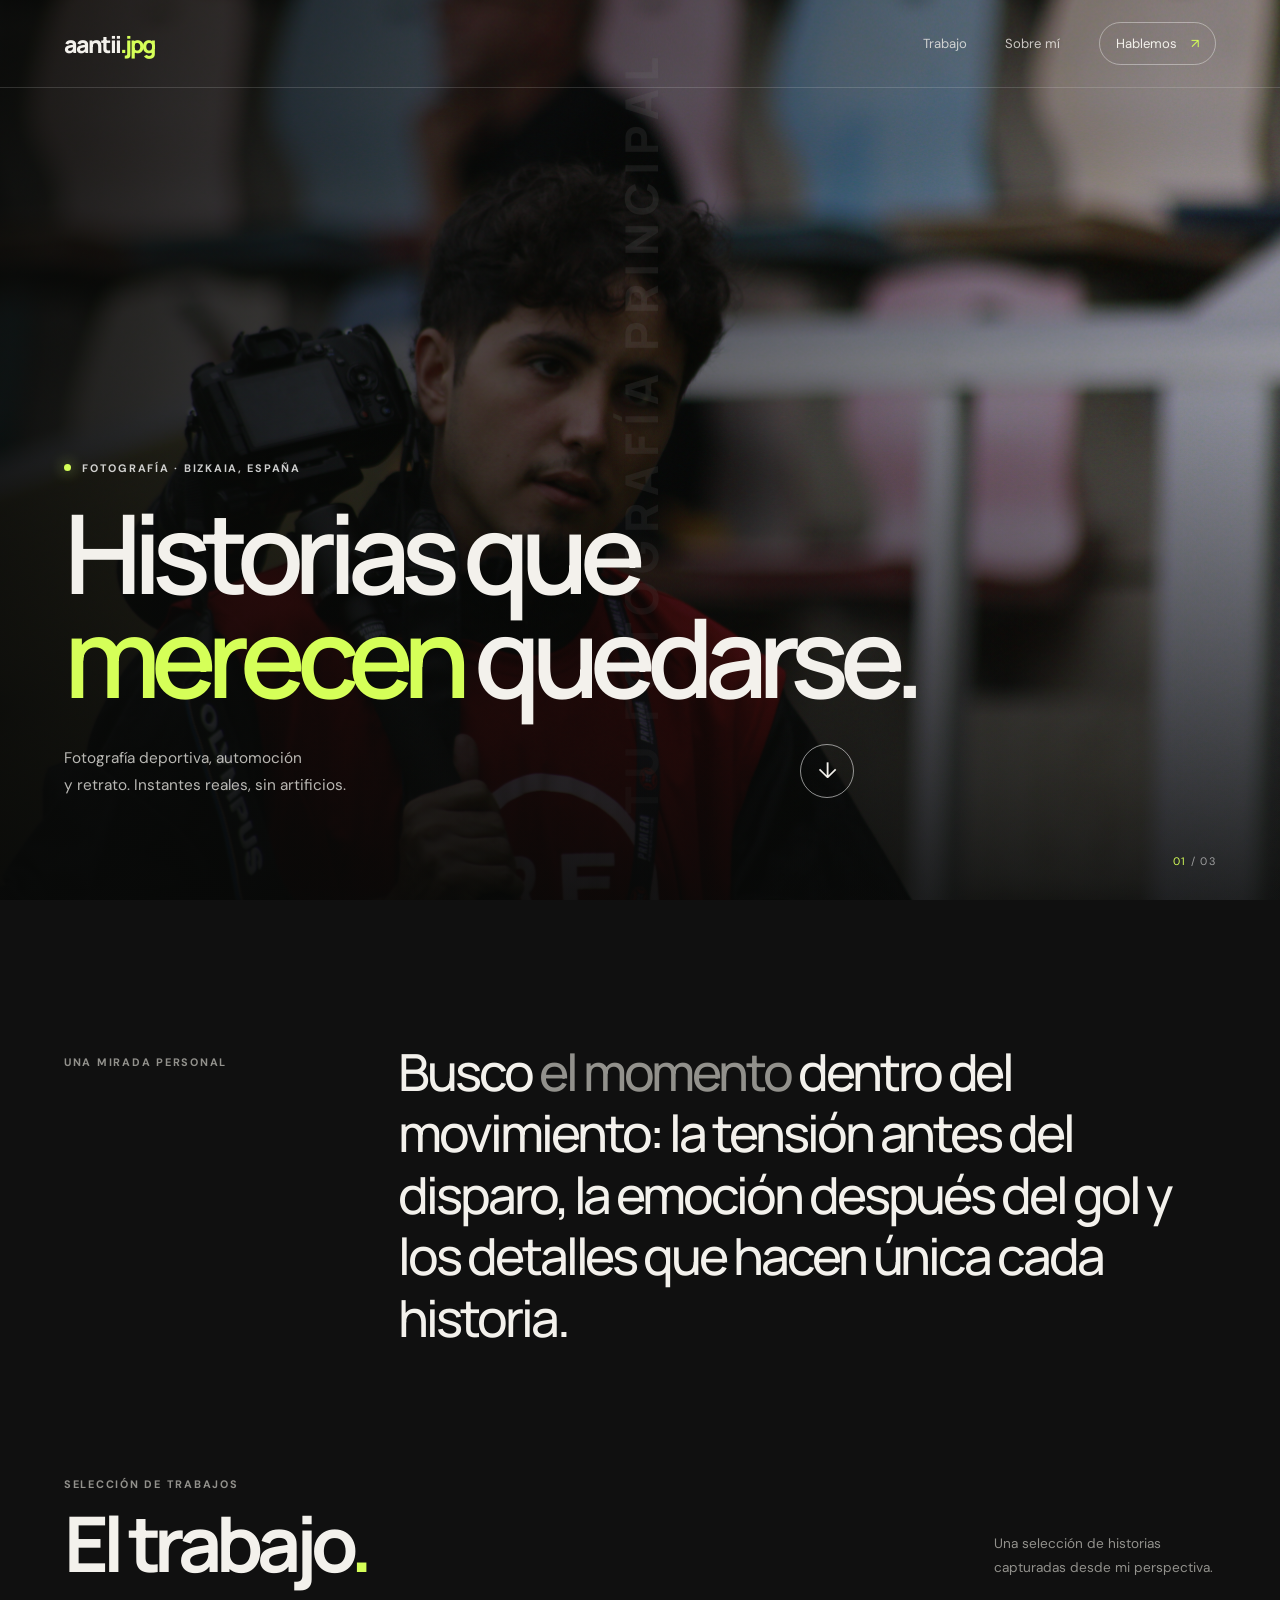
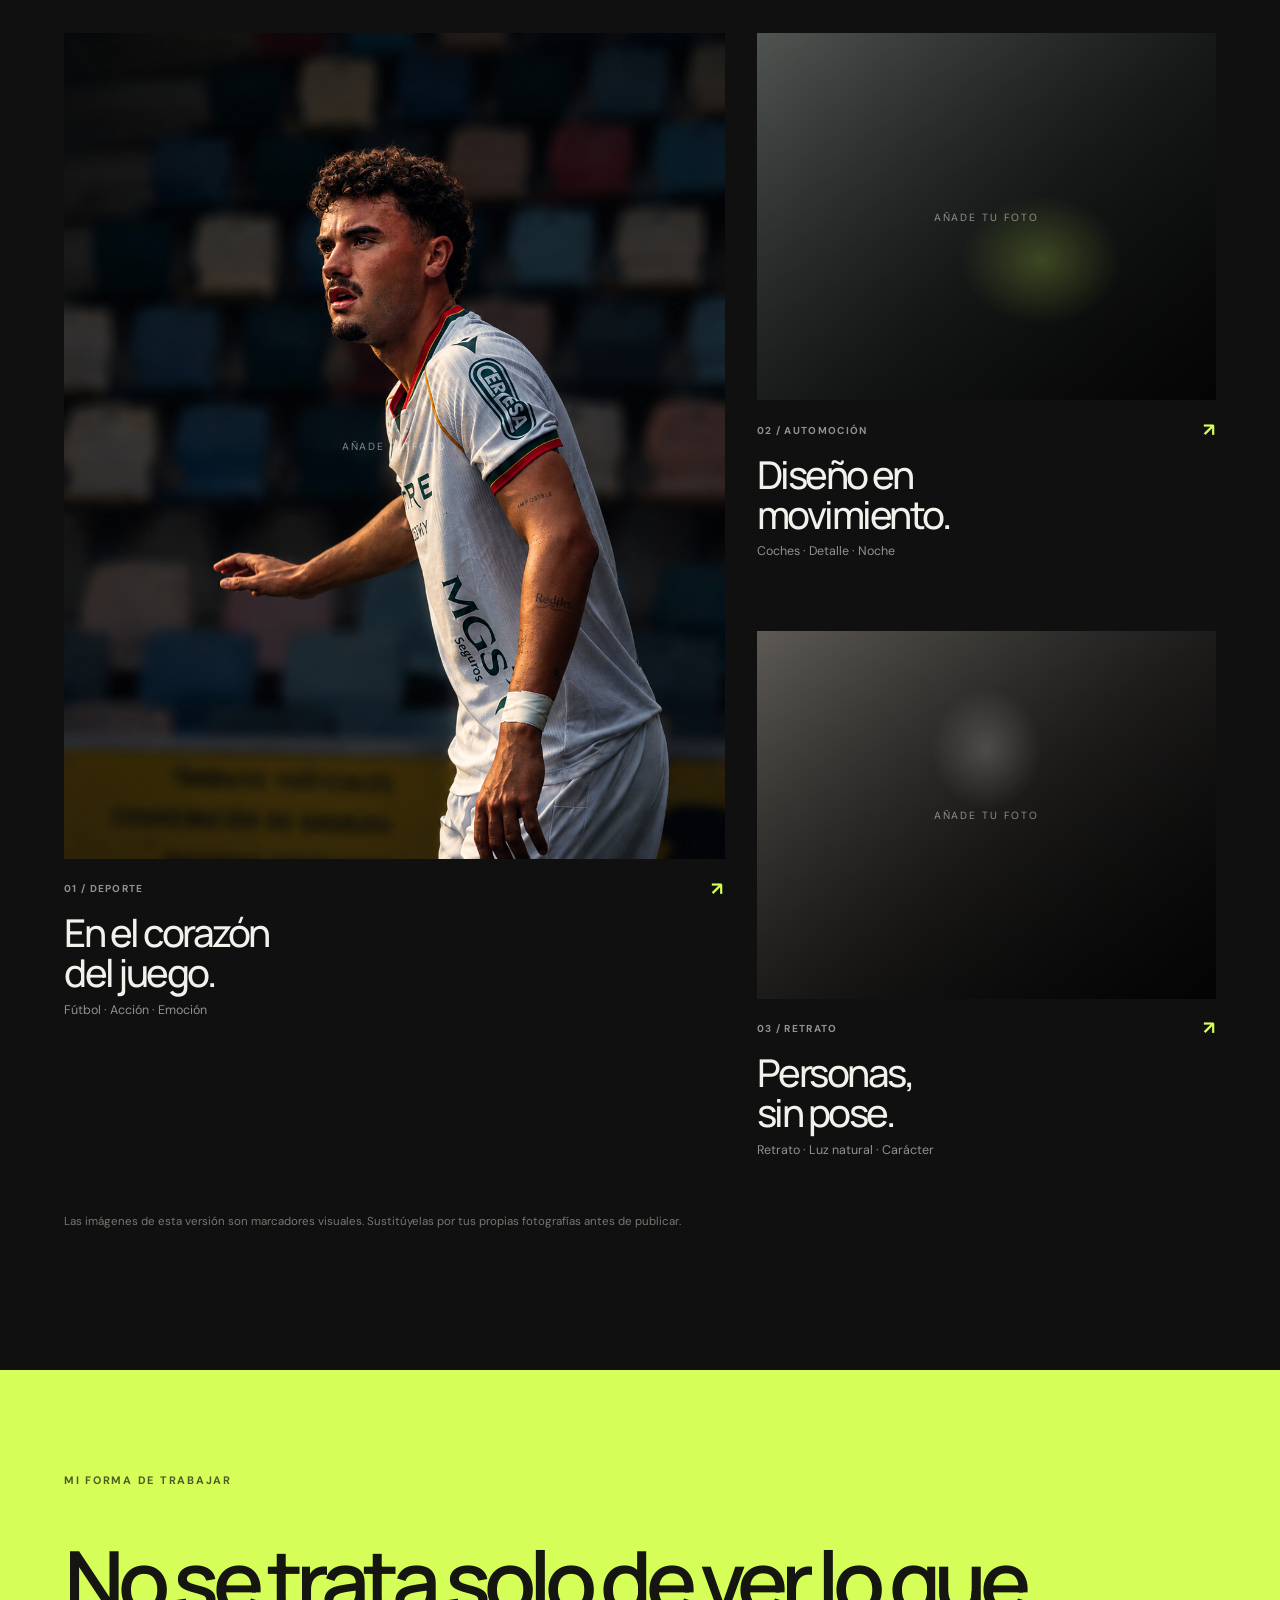
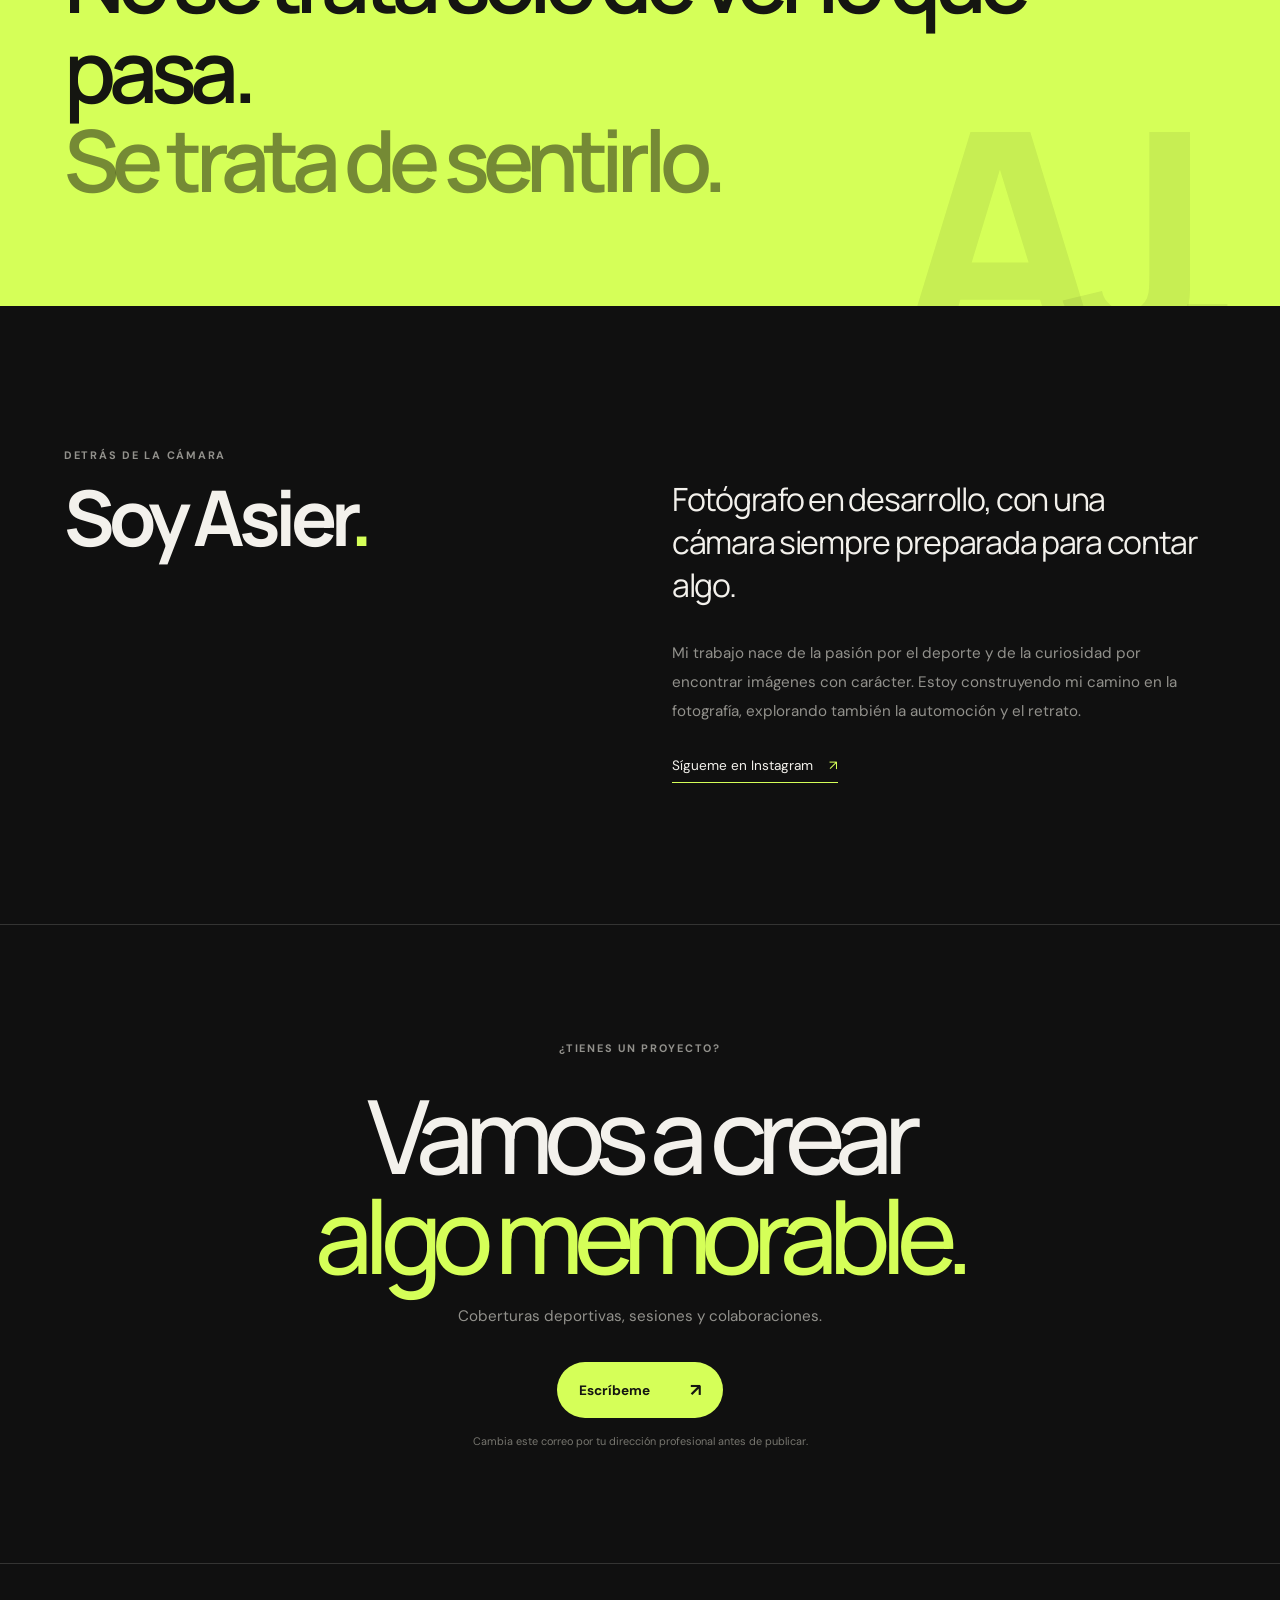
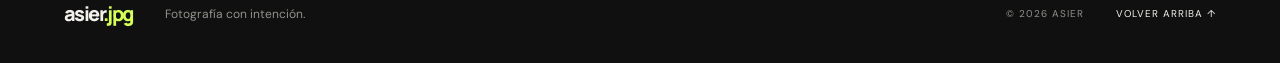
==== index.html @ e15b26e1 "Initial commit: portfolio aantii.jpg" ====
<!doctype html>
<html lang="es">
<head>
  <meta charset="utf-8">
  <meta name="viewport" content="width=device-width, initial-scale=1">
  <meta name="theme-color" content="#101010">
  <meta name="description" content="Asier.jpg — fotografía deportiva, automoción y retrato en Bizkaia.">
  <title>aantii.jpg — Fotografo</title>
  <link rel="preconnect" href="https://fonts.googleapis.com">
  <link rel="preconnect" href="https://fonts.gstatic.com" crossorigin>
  <link href="https://fonts.googleapis.com/css2?family=DM+Sans:wght@400;500;600;700&family=Manrope:wght@400;500;600;700;800&display=swap" rel="stylesheet">
  <link rel="stylesheet" href="css/styles.css">
  <script src="js/main.js" defer></script>
</head>
<body>
  <a class="skip-link" href="#contenido">Saltar al contenido</a>

  <header class="site-header">
    <a class="wordmark" href="#inicio" aria-label="asier.jpg, inicio">aantii<span>.jpg</span></a>
    <button class="menu-toggle" aria-expanded="false" aria-controls="main-nav" aria-label="Abrir menú">
      <span></span><span></span>
    </button>
    <nav class="main-nav" id="main-nav" aria-label="Navegación principal">
      <a href="#trabajo">Trabajo</a>
      <a href="#sobre-mi">Sobre mí</a>
      <a class="nav-contact" href="#contacto">Hablemos <span aria-hidden="true">↗</span></a>
    </nav>
  </header>

  <main id="contenido">
    <section class="hero" id="inicio" aria-labelledby="hero-title">
      <div class="hero-image" role="img" aria-label="Imagen principal de fotografía deportiva; sustituye este recurso por tu fotografía favorita"></div>
      <div class="hero-shade"></div>
      <div class="hero-content">
        <p class="eyebrow"><span class="status-dot"></span> FOTOGRAFÍA · BIZKAIA, ESPAÑA</p>
        <h1 id="hero-title">Historias que<br><em>merecen</em> quedarse.</h1>
        <div class="hero-bottom">
          <p>Fotografía deportiva, automoción<br>y retrato. Instantes reales, sin artificios.</p>
          <a class="round-link" href="#trabajo" aria-label="Explorar trabajos"><span aria-hidden="true">↓</span></a>
        </div>
      </div>
      <div class="hero-index"><span>01</span> / 03</div>
    </section>

    <section class="intro section-wrap">
      <p class="eyebrow">UNA MIRADA PERSONAL</p>
      <p class="intro-copy">Busco <span>el momento</span> dentro del movimiento: la tensión antes del disparo, la emoción después del gol y los detalles que hacen única cada historia.</p>
    </section>

    <section class="work section-wrap" id="trabajo" aria-labelledby="work-title">
      <div class="section-heading">
        <div>
          <p class="eyebrow">SELECCIÓN DE TRABAJOS</p>
          <h2 id="work-title">El trabajo<span class="muted">.</span></h2>
        </div>
        <p class="section-note">Una selección de historias<br>capturadas desde mi perspectiva.</p>
      </div>

      <div class="gallery">
        <a class="project project-large" href="#contacto" aria-label="Proyecto de fotografía deportiva. Contactar para ver más">
          <div class="project-image image-sport" role="img" aria-label="Marcador provisional de fotografía deportiva"></div>
          <div class="project-meta"><span>01 / DEPORTE</span><span class="project-arrow" aria-hidden="true">↗</span></div>
          <h3>En el corazón<br>del juego.</h3>
          <p class="project-caption">Fútbol · Acción · Emoción</p>
        </a>
        <a class="project project-small" href="#contacto" aria-label="Proyecto de automoción. Contactar para ver más">
          <div class="project-image image-cars" role="img" aria-label="Marcador provisional de fotografía de automoción"></div>
          <div class="project-meta"><span>02 / AUTOMOCIÓN</span><span class="project-arrow" aria-hidden="true">↗</span></div>
          <h3>Diseño en<br>movimiento.</h3>
          <p class="project-caption">Coches · Detalle · Noche</p>
        </a>
        <a class="project project-small" href="#contacto" aria-label="Proyecto de retrato. Contactar para ver más">
          <div class="project-image image-portrait" role="img" aria-label="Marcador provisional de fotografía de retrato"></div>
          <div class="project-meta"><span>03 / RETRATO</span><span class="project-arrow" aria-hidden="true">↗</span></div>
          <h3>Personas,<br>sin pose.</h3>
          <p class="project-caption">Retrato · Luz natural · Carácter</p>
        </a>
      </div>
      <p class="replace-note">Las imágenes de esta versión son marcadores visuales. Sustitúyelas por tus propias fotografías antes de publicar.</p>
    </section>

    <section class="statement">
      <div class="statement-inner">
        <p class="eyebrow">MI FORMA DE TRABAJAR</p>
        <p class="statement-copy">No se trata solo de ver lo que pasa.<br><span>Se trata de sentirlo.</span></p>
        <span class="statement-mark" aria-hidden="true">AJ.</span>
      </div>
    </section>

    <section class="about section-wrap" id="sobre-mi" aria-labelledby="about-title">
      <div class="about-label">
        <p class="eyebrow">DETRÁS DE LA CÁMARA</p>
        <h2 id="about-title">Soy Asier<span class="muted">.</span></h2>
      </div>
      <div class="about-copy">
        <p class="about-lead">Fotógrafo en desarrollo, con una cámara siempre preparada para contar algo.</p>
        <p>Mi trabajo nace de la pasión por el deporte y de la curiosidad por encontrar imágenes con carácter. Estoy construyendo mi camino en la fotografía, explorando también la automoción y el retrato.</p>
        <a class="text-link" href="https://www.instagram.com/" target="_blank" rel="noreferrer">Sígueme en Instagram <span aria-hidden="true">↗</span></a>
      </div>
    </section>

    <section class="contact section-wrap" id="contacto" aria-labelledby="contact-title">
      <p class="eyebrow">¿TIENES UN PROYECTO?</p>
      <h2 id="contact-title">Vamos a crear<br><em>algo memorable.</em></h2>
      <p class="contact-copy">Coberturas deportivas, sesiones y colaboraciones.</p>
      <a class="contact-button" href="mailto:hola@asier.jpg">Escríbeme <span aria-hidden="true">↗</span></a>
      <p class="contact-small">Cambia este correo por tu dirección profesional antes de publicar.</p>
    </section>
  </main>

  <footer class="site-footer">
    <a class="wordmark" href="#inicio">asier<span>.jpg</span></a>
    <p>Fotografía con intención.</p>
    <div class="footer-right"><span>© <span id="year">2026</span> ASIER</span><a href="#inicio">VOLVER ARRIBA ↑</a></div>
  </footer>
</body>
</html>
---- css/styles.css ----
/* ASIER.JPG — visual system
   Palette: near-black, warm white, muted grey and a restrained acid-lime accent.
   Replace the CSS placeholder artwork with your own photos before publishing. */

:root {
  color-scheme: dark;
  --bg: #101010;
  --panel: #171717;
  --text: #f3f1ec;
  --muted: #92918c;
  --line: rgba(243, 241, 236, .16);
  --accent: #d5ff58;
  --max-width: 1440px;
  --gutter: clamp(1.25rem, 5vw, 5.5rem);
}

* { box-sizing: border-box; }
html { scroll-behavior: smooth; scroll-padding-top: 90px; }
body {
  margin: 0;
  background: var(--bg);
  color: var(--text);
  font-family: "DM Sans", sans-serif;
  -webkit-font-smoothing: antialiased;
}
a { color: inherit; text-decoration: none; }
button { font: inherit; }
::selection { color: var(--bg); background: var(--accent); }
.skip-link { position: absolute; left: -9999px; top: 1rem; z-index: 100; padding: .8rem 1rem; background: var(--accent); color: var(--bg); }
.skip-link:focus { left: 1rem; }

.site-header {
  position: absolute;
  z-index: 10;
  top: 0; left: 0; right: 0;
  height: 88px;
  display: flex; align-items: center; justify-content: space-between;
  padding: 0 var(--gutter);
  border-bottom: 1px solid rgba(255,255,255,.15);
}
.wordmark {
  font-family: "Manrope", sans-serif;
  font-size: 1.45rem; font-weight: 800; letter-spacing: -.08em;
}
.wordmark span { color: var(--accent); }
.main-nav { display: flex; align-items: center; gap: clamp(1.5rem, 3vw, 3.25rem); font-size: .82rem; }
.main-nav a { color: rgba(243,241,236,.78); transition: color .2s ease; }
.main-nav a:hover, .main-nav a:focus-visible { color: var(--accent); }
.main-nav .nav-contact { color: var(--text); border: 1px solid rgba(255,255,255,.38); padding: .75rem 1rem; border-radius: 100px; }
.nav-contact span { color: var(--accent); margin-left: .65rem; }
.menu-toggle { display: none; }

.hero {
  position: relative; min-height: min(850px, 100svh); min-height: max(680px, 100svh);
  display: flex; align-items: flex-end; overflow: hidden; isolation: isolate;
  background: #252724;
}
.hero-image, .hero-shade { position: absolute; inset: 0; z-index: -1; }
.hero-image {
  /* Marcador local. Sustituye por tu foto: url("../img/hero-football.jpg") center 35% / cover no-repeat */
  background: url("../img/_MG_8658.jpg") center / cover no-repeat;
  transform: scale(1.01);
}
.hero-image::after {
  content: "TU FOTOGRAFÍA PRINCIPAL";
  position: absolute; top: 48%; left: 50%; transform: translate(-50%,-50%) rotate(-90deg);
  font-family: "Manrope", sans-serif; font-size: clamp(1.2rem, 3.5vw, 3.7rem); font-weight: 800;
  letter-spacing: .16em; white-space: nowrap; color: rgba(255,255,255,.14);
}
.hero-shade { background: linear-gradient(90deg, rgba(8,9,8,.88) 0%, rgba(8,9,8,.55) 48%, rgba(8,9,8,.12) 100%), linear-gradient(0deg, rgba(8,9,8,.8), transparent 55%); }
.hero-content { width: 100%; max-width: var(--max-width); margin: 0 auto; padding: 0 var(--gutter) clamp(4rem, 8vw, 7.5rem); }
.eyebrow { margin: 0; font-size: .68rem; font-weight: 700; letter-spacing: .16em; line-height: 1.5; }
.hero .eyebrow { display: flex; align-items: center; gap: .7rem; color: rgba(255,255,255,.8); }
.status-dot { width: 7px; height: 7px; border-radius: 50%; background: var(--accent); box-shadow: 0 0 14px rgba(213,255,88,.7); }
h1, h2, h3, p { margin-top: 0; }
h1, h2, h3 { font-family: "Manrope", sans-serif; }
.hero h1 { margin: 1.6rem 0 2.2rem; max-width: 900px; font-size: clamp(3.4rem, 8.6vw, 8.2rem); font-weight: 600; letter-spacing: -.085em; line-height: .94; }
h1 em, .contact h2 em { color: var(--accent); font-style: normal; }
.hero-bottom { display: flex; align-items: flex-end; justify-content: space-between; max-width: 790px; }
.hero-bottom p { margin: 0; color: rgba(243,241,236,.75); font-size: clamp(.9rem, 1.2vw, 1.05rem); line-height: 1.7; }
.round-link { display: grid; place-items: center; width: 54px; height: 54px; border: 1px solid rgba(255,255,255,.55); border-radius: 50%; font-size: 1.4rem; transition: background .2s, color .2s, transform .2s; }
.round-link:hover { background: var(--accent); color: var(--bg); border-color: var(--accent); transform: translateY(3px); }
.hero-index { position: absolute; right: var(--gutter); bottom: 2rem; color: rgba(255,255,255,.55); font-size: .68rem; letter-spacing: .12em; }
.hero-index span { color: var(--accent); }
.section-wrap { width: 100%; max-width: var(--max-width); margin: 0 auto; padding-left: var(--gutter); padding-right: var(--gutter); }

.intro { padding-top: clamp(5.5rem, 11vw, 10rem); padding-bottom: clamp(5.5rem, 10vw, 9rem); display: grid; grid-template-columns: .7fr 2fr; gap: 3rem; }
.intro .eyebrow { color: var(--muted); padding-top: .8rem; }
.intro-copy { max-width: 900px; margin: 0; font-family: "Manrope", sans-serif; font-size: clamp(1.8rem, 4vw, 3.9rem); line-height: 1.2; letter-spacing: -.06em; font-weight: 500; }
.intro-copy span { color: var(--muted); }

.work { padding-bottom: clamp(6rem, 11vw, 10rem); }
.section-heading { display: flex; justify-content: space-between; align-items: flex-end; margin-bottom: 3.2rem; }
.section-heading .eyebrow, .about .eyebrow { color: var(--muted); }
.section-heading h2, .about h2 { margin: .8rem 0 0; font-size: clamp(2.8rem, 6vw, 5.5rem); letter-spacing: -.08em; line-height: 1; }
.muted { color: var(--accent); }
.section-note { margin: 0 .2rem .2rem 0; color: var(--muted); font-size: .85rem; line-height: 1.7; }
.gallery { display: grid; grid-template-columns: 1.18fr .82fr; gap: clamp(1rem, 2.5vw, 2.25rem); align-items: start; }
.project { display: block; min-width: 0; }
.project-large { grid-row: span 2; }
.project-image { position: relative; overflow: hidden; width: 100%; background-color: #252724; }
.project-large .project-image { aspect-ratio: 4 / 5; }
.project-small .project-image { aspect-ratio: 1.25 / 1; }
.project-image::before { content: ""; position: absolute; inset: 0; transition: transform .6s cubic-bezier(.2,.7,.2,1); }
.project:hover .project-image::before { transform: scale(1.04); }
.image-sport::before {
  background: url("../img/Futbolista\ bajo\ luces\ del\ estadio.jpg") center / cover no-repeat;
}
.image-cars::before { background: radial-gradient(ellipse at 62% 62%, rgba(213,255,88,.22), transparent 20%), linear-gradient(145deg, transparent, rgba(0,0,0,.75)), linear-gradient(135deg,#515552,#242827 55%,#111); }
.image-portrait::before { background: radial-gradient(ellipse at 50% 32%, rgba(255,255,255,.18), transparent 17%), linear-gradient(150deg, transparent, rgba(0,0,0,.8)), linear-gradient(135deg,#5e5b56,#2c2a28 55%,#121212); }
.project-image::after { content: "AÑADE TU FOTO"; position: absolute; top: 50%; left: 50%; transform: translate(-50%,-50%); color: rgba(255,255,255,.5); font-size: .65rem; letter-spacing: .18em; white-space: nowrap; }
.project-meta { display: flex; justify-content: space-between; align-items: center; margin-top: 1.1rem; color: var(--muted); font-size: .63rem; font-weight: 700; letter-spacing: .13em; }
.project-arrow { color: var(--accent); font-size: 1.15rem; transition: transform .2s; }
.project:hover .project-arrow { transform: translate(3px,-3px); }
.project h3 { margin: .8rem 0 .55rem; font-size: clamp(1.8rem, 3vw, 3.1rem); line-height: 1.04; font-weight: 500; letter-spacing: -.065em; }
.project-caption { color: var(--muted); font-size: .78rem; margin-bottom: 2.5rem; }
.replace-note { margin: 1rem 0 0; color: #77766f; font-size: .72rem; }

.statement { background: var(--accent); color: #151611; }
.statement-inner { position: relative; max-width: var(--max-width); margin: 0 auto; padding: clamp(4rem, 8vw, 7.5rem) var(--gutter); overflow: hidden; }
.statement .eyebrow { opacity: .7; }
.statement-copy { position: relative; z-index: 1; margin: 3rem 0 0; font-family: "Manrope", sans-serif; font-size: clamp(2.5rem, 6.7vw, 6.7rem); line-height: 1.04; letter-spacing: -.08em; font-weight: 600; }
.statement-copy span { color: rgba(21,22,17,.5); }
.statement-mark { position: absolute; right: var(--gutter); bottom: -4.5rem; font-family: "Manrope", sans-serif; font-size: clamp(8rem, 23vw, 23rem); line-height: 1; font-weight: 800; letter-spacing: -.13em; color: rgba(21,22,17,.07); }

.about { display: grid; grid-template-columns: 1fr 1fr; gap: 4rem; padding-top: clamp(6rem, 11vw, 10rem); padding-bottom: clamp(6rem, 11vw, 10rem); }
.about h2 { margin-top: 1rem; }
.about-copy { max-width: 530px; padding-top: 1.9rem; }
.about-lead { font-family: "Manrope", sans-serif; font-size: clamp(1.4rem, 2.5vw, 2.1rem); line-height: 1.35; letter-spacing: -.04em; }
.about-copy > p:not(.about-lead) { color: var(--muted); font-size: .95rem; line-height: 1.9; }
.text-link { display: inline-flex; align-items: center; gap: 1rem; margin-top: 1rem; padding-bottom: .5rem; border-bottom: 1px solid var(--accent); font-size: .85rem; }
.text-link span { color: var(--accent); }

.contact { padding-top: clamp(5rem, 9vw, 8rem); padding-bottom: clamp(5rem, 9vw, 8rem); border-top: 1px solid var(--line); text-align: center; }
.contact .eyebrow { color: var(--muted); }
.contact h2 { margin: 1.8rem 0 1.3rem; font-size: clamp(3rem, 8vw, 7.8rem); font-weight: 500; letter-spacing: -.09em; line-height: .98; }
.contact-copy { color: var(--muted); font-size: .95rem; }
.contact-button { display: inline-flex; align-items: center; gap: 2.5rem; margin-top: 1.3rem; padding: 1.05rem 1.35rem; border-radius: 100px; background: var(--accent); color: #151611; font-size: .85rem; font-weight: 700; transition: transform .2s, background .2s; }
.contact-button:hover { transform: translateY(-3px); background: #e1ff87; }
.contact-button span { font-size: 1.1rem; }
.contact-small { margin: 1rem 0 0; color: #77766f; font-size: .68rem; }

.site-footer { display: flex; align-items: center; gap: 2rem; min-height: 100px; padding: 1.5rem var(--gutter); border-top: 1px solid var(--line); }
.site-footer .wordmark { font-size: 1.25rem; }
.site-footer > p { margin: 0; color: var(--muted); font-size: .75rem; }
.footer-right { display: flex; align-items: center; gap: 2rem; margin-left: auto; color: var(--muted); font-size: .62rem; letter-spacing: .1em; }
.footer-right a { color: var(--text); }

@media (min-width: 1500px) { .hero-content { padding-bottom: 8rem; } }
@media (max-width: 760px) {
  .site-header { height: 74px; }
  .menu-toggle { display: flex; flex-direction: column; justify-content: center; gap: 6px; width: 44px; height: 44px; padding: 10px; border: 1px solid var(--line); border-radius: 50%; background: transparent; cursor: pointer; }
  .menu-toggle span { display: block; height: 1px; width: 100%; background: var(--text); transition: transform .2s; }
  .menu-toggle[aria-expanded="true"] span:first-child { transform: translateY(3.5px) rotate(45deg); }
  .menu-toggle[aria-expanded="true"] span:last-child { transform: translateY(-3.5px) rotate(-45deg); }
  .main-nav { display: none; position: absolute; top: 73px; left: 0; right: 0; padding: 1.5rem var(--gutter) 2rem; background: rgba(16,16,16,.97); border-bottom: 1px solid var(--line); flex-direction: column; align-items: flex-start; gap: 1.4rem; }
  .main-nav.is-open { display: flex; }
  .main-nav .nav-contact { margin-top: .25rem; }
  .hero { min-height: 760px; min-height: 100svh; }
  .hero-content { padding-bottom: 5.2rem; }
  .hero h1 { font-size: clamp(3.25rem, 13vw, 6rem); }
  .hero-bottom { align-items: flex-end; gap: 1.5rem; }
  .round-link { flex: 0 0 48px; width: 48px; height: 48px; }
  .hero-index { bottom: 1.5rem; }
  .intro { grid-template-columns: 1fr; gap: 1.5rem; padding-top: 5rem; padding-bottom: 5rem; }
  .intro .eyebrow { padding-top: 0; }
  .section-heading { align-items: flex-start; gap: 1.5rem; flex-direction: column; margin-bottom: 2.2rem; }
  .section-note br { display: none; }
  .gallery { grid-template-columns: 1fr; gap: 1.5rem; }
  .project-large { grid-row: auto; }
  .project-large .project-image { aspect-ratio: 4 / 4.5; }
  .project-small .project-image { aspect-ratio: 4 / 3; }
  .project-caption { margin-bottom: 1rem; }
  .statement-copy { margin-top: 2rem; }
  .about { grid-template-columns: 1fr; gap: 1rem; padding-top: 5rem; padding-bottom: 5rem; }
  .about-copy { padding-top: 1rem; }
  .site-footer { flex-wrap: wrap; gap: .8rem 1.5rem; }
  .footer-right { width: 100%; justify-content: space-between; margin: .7rem 0 0; }
}
@media (prefers-reduced-motion: reduce) {
  *, *::before, *::after { scroll-behavior: auto !important; transition-duration: .01ms !important; animation-duration: .01ms !important; animation-iteration-count: 1 !important; }
}
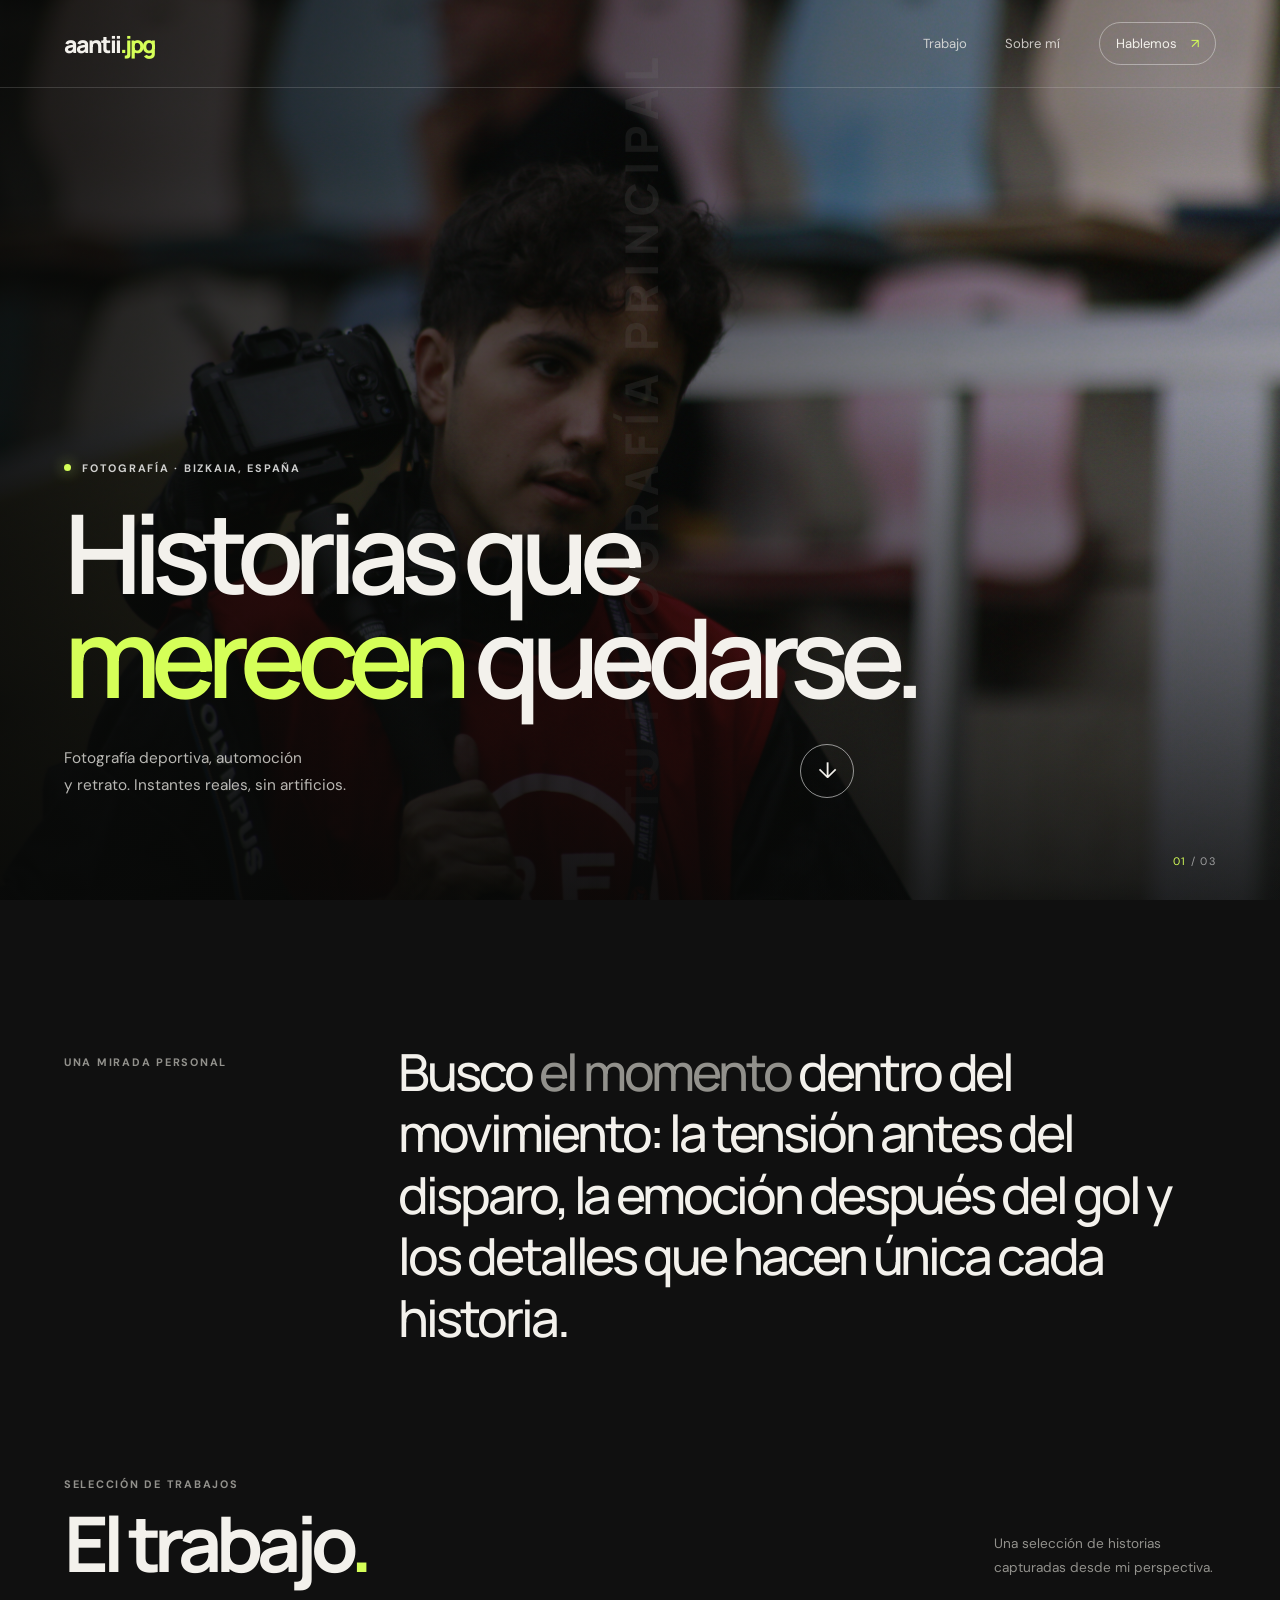
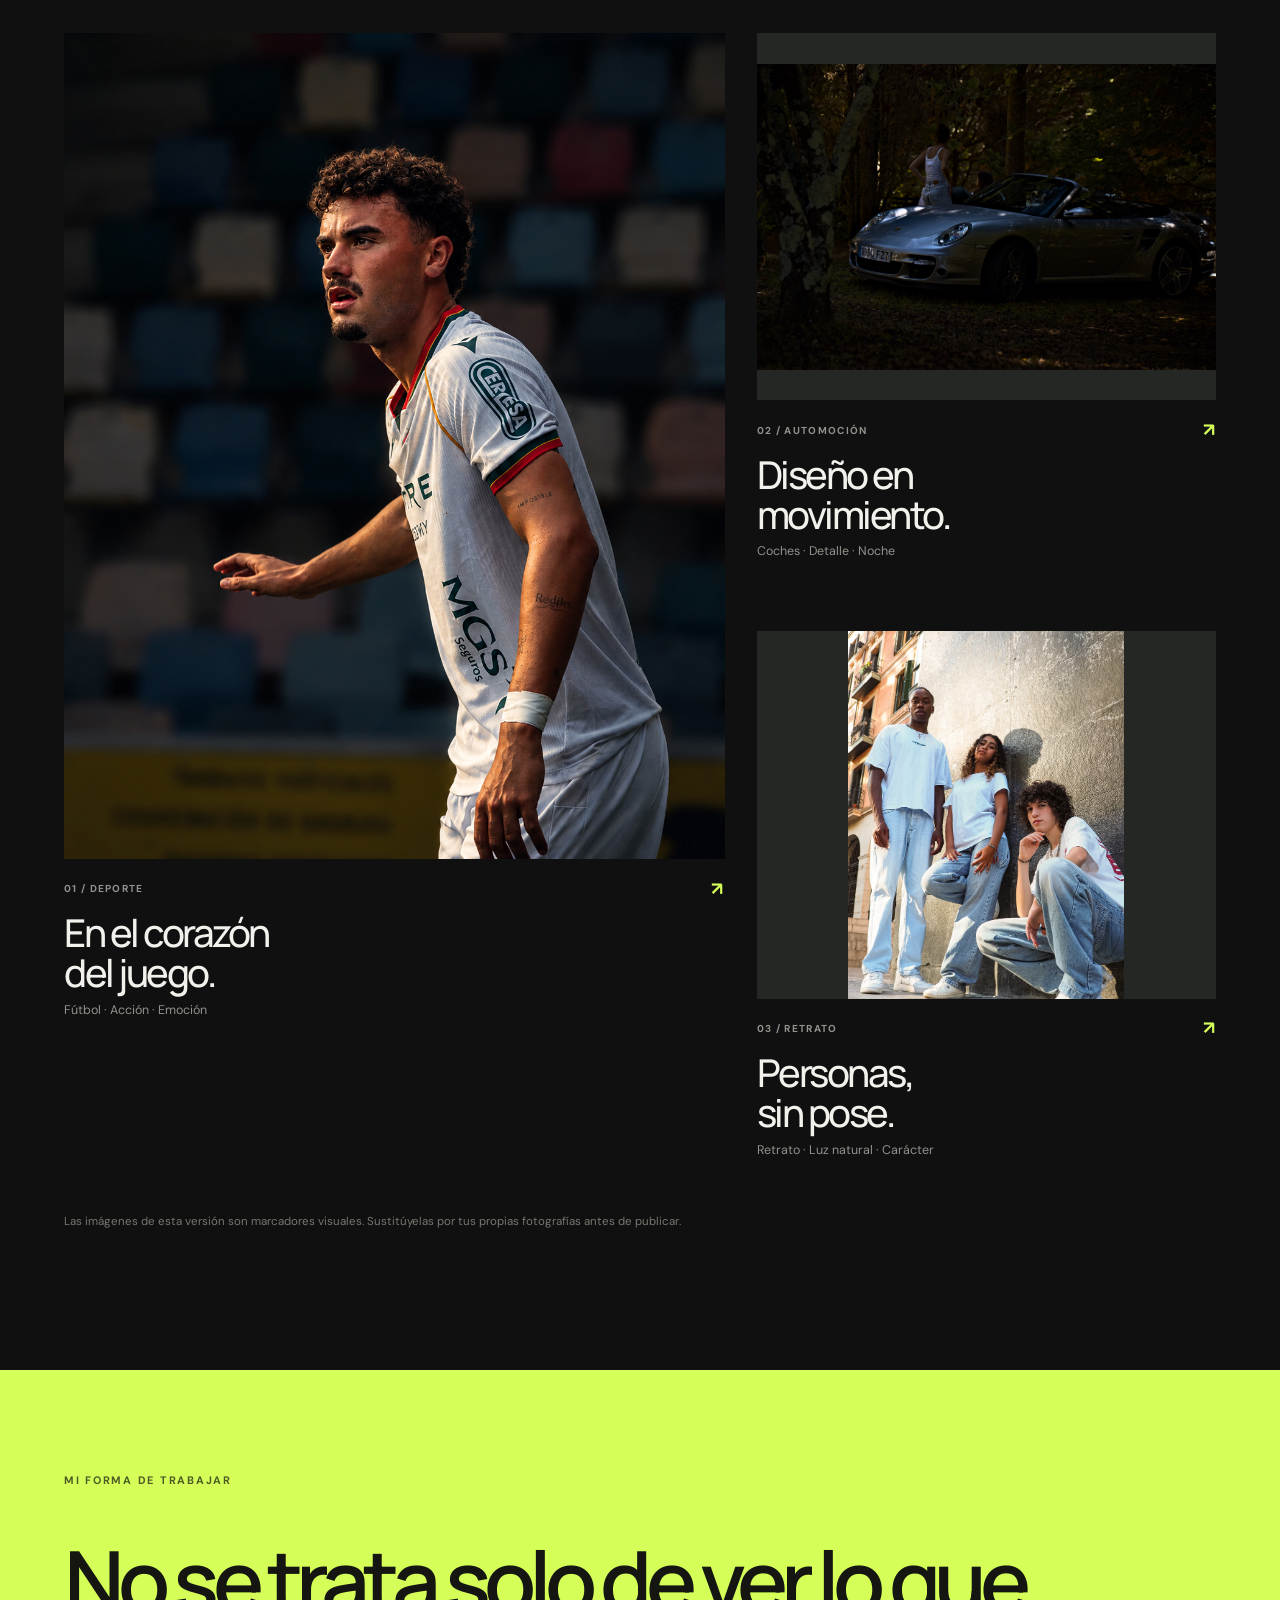
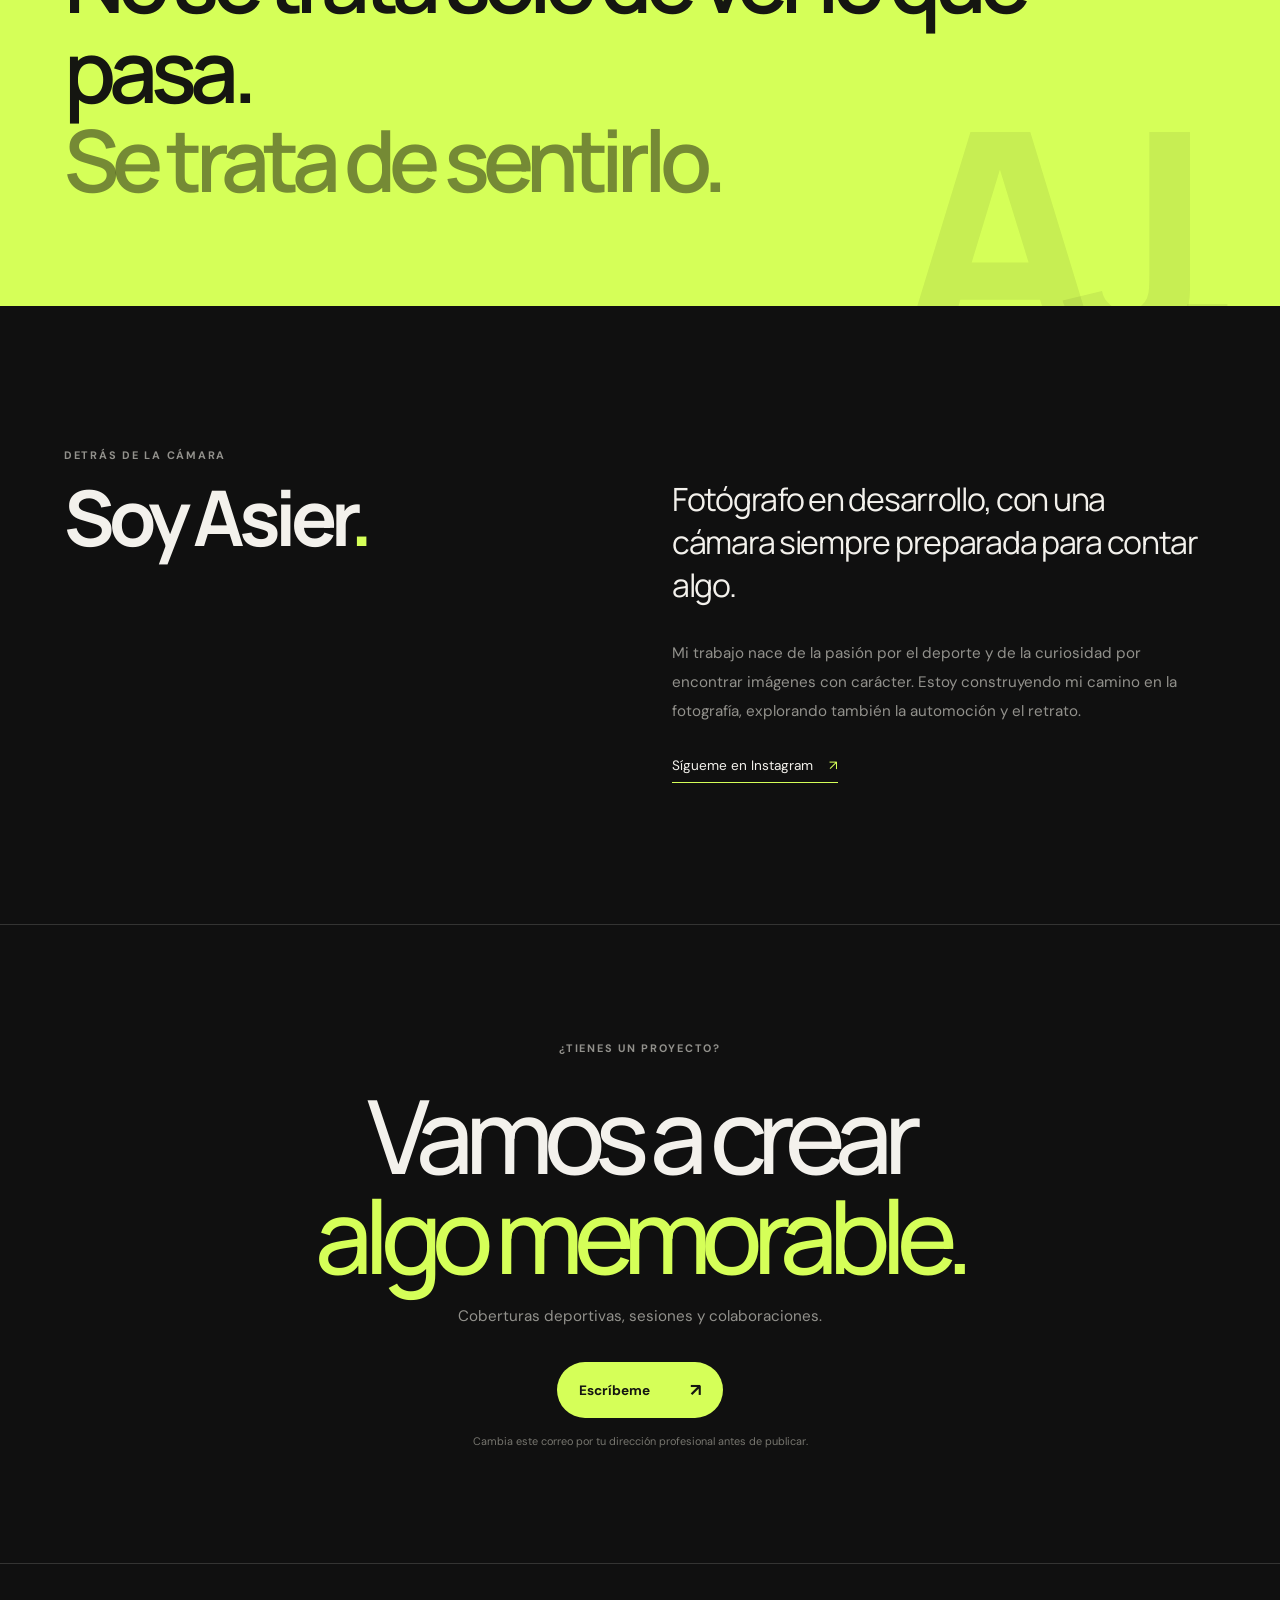
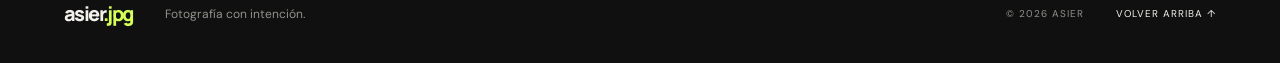
==== commit bd4672c9: "añadiir imagenes, cambiar enlace de instagram y  cambiar un par de cosas." ====
--- a/index.html
+++ b/index.html
@@ -95,7 +95,7 @@
       <div class="about-copy">
         <p class="about-lead">Fotógrafo en desarrollo, con una cámara siempre preparada para contar algo.</p>
         <p>Mi trabajo nace de la pasión por el deporte y de la curiosidad por encontrar imágenes con carácter. Estoy construyendo mi camino en la fotografía, explorando también la automoción y el retrato.</p>
-        <a class="text-link" href="https://www.instagram.com/" target="_blank" rel="noreferrer">Sígueme en Instagram <span aria-hidden="true">↗</span></a>
+        <a class="text-link" href="https://www.instagram.com/aantii.jpg?utm_source=ig_web_button_share_sheet&vrfl=ZDNlZDc0MzIxNw==" target="_blank" rel="noreferrer">Sígueme en Instagram <span aria-hidden="true">↗</span></a>
       </div>
     </section>
 
--- a/css/styles.css
+++ b/css/styles.css
@@ -98,17 +98,46 @@
 .gallery { display: grid; grid-template-columns: 1.18fr .82fr; gap: clamp(1rem, 2.5vw, 2.25rem); align-items: start; }
 .project { display: block; min-width: 0; }
 .project-large { grid-row: span 2; }
-.project-image { position: relative; overflow: hidden; width: 100%; background-color: #252724; }
-.project-large .project-image { aspect-ratio: 4 / 5; }
-.project-small .project-image { aspect-ratio: 1.25 / 1; }
-.project-image::before { content: ""; position: absolute; inset: 0; transition: transform .6s cubic-bezier(.2,.7,.2,1); }
-.project:hover .project-image::before { transform: scale(1.04); }
+
+.project-image {
+  position: relative;
+  overflow: hidden;
+  width: 100%;
+  background-color: #252724;
+}
+
+.project-large .project-image {
+  aspect-ratio: 4 / 5;
+}
+
+.project-small .project-image {
+  aspect-ratio: 1.25 / 1;
+}
+
+.project-image::before {
+  content: "";
+  position: absolute;
+  inset: 0;
+  transition: transform .6s cubic-bezier(.2,.7,.2,1);
+}
+
+.project:hover .project-image::before {
+  transform: scale(1.02);
+}
+
 .image-sport::before {
   background: url("../img/Futbolista\ bajo\ luces\ del\ estadio.jpg") center / cover no-repeat;
 }
-.image-cars::before { background: radial-gradient(ellipse at 62% 62%, rgba(213,255,88,.22), transparent 20%), linear-gradient(145deg, transparent, rgba(0,0,0,.75)), linear-gradient(135deg,#515552,#242827 55%,#111); }
-.image-portrait::before { background: radial-gradient(ellipse at 50% 32%, rgba(255,255,255,.18), transparent 17%), linear-gradient(150deg, transparent, rgba(0,0,0,.8)), linear-gradient(135deg,#5e5b56,#2c2a28 55%,#121212); }
-.project-image::after { content: "AÑADE TU FOTO"; position: absolute; top: 50%; left: 50%; transform: translate(-50%,-50%); color: rgba(255,255,255,.5); font-size: .65rem; letter-spacing: .18em; white-space: nowrap; }
+
+.image-cars::before {
+  background: url("../img/IMG_5705.jpg") center / contain no-repeat;
+}
+
+.image-portrait::before {
+  background: url("../img/P9130048.JPG") center / contain no-repeat;
+}
+
+.project-image::after { position: absolute; top: 50%; left: 50%; transform: translate(-50%,-50%); color: rgba(255,255,255,.5); font-size: .65rem; letter-spacing: .18em; white-space: nowrap; }
 .project-meta { display: flex; justify-content: space-between; align-items: center; margin-top: 1.1rem; color: var(--muted); font-size: .63rem; font-weight: 700; letter-spacing: .13em; }
 .project-arrow { color: var(--accent); font-size: 1.15rem; transition: transform .2s; }
 .project:hover .project-arrow { transform: translate(3px,-3px); }
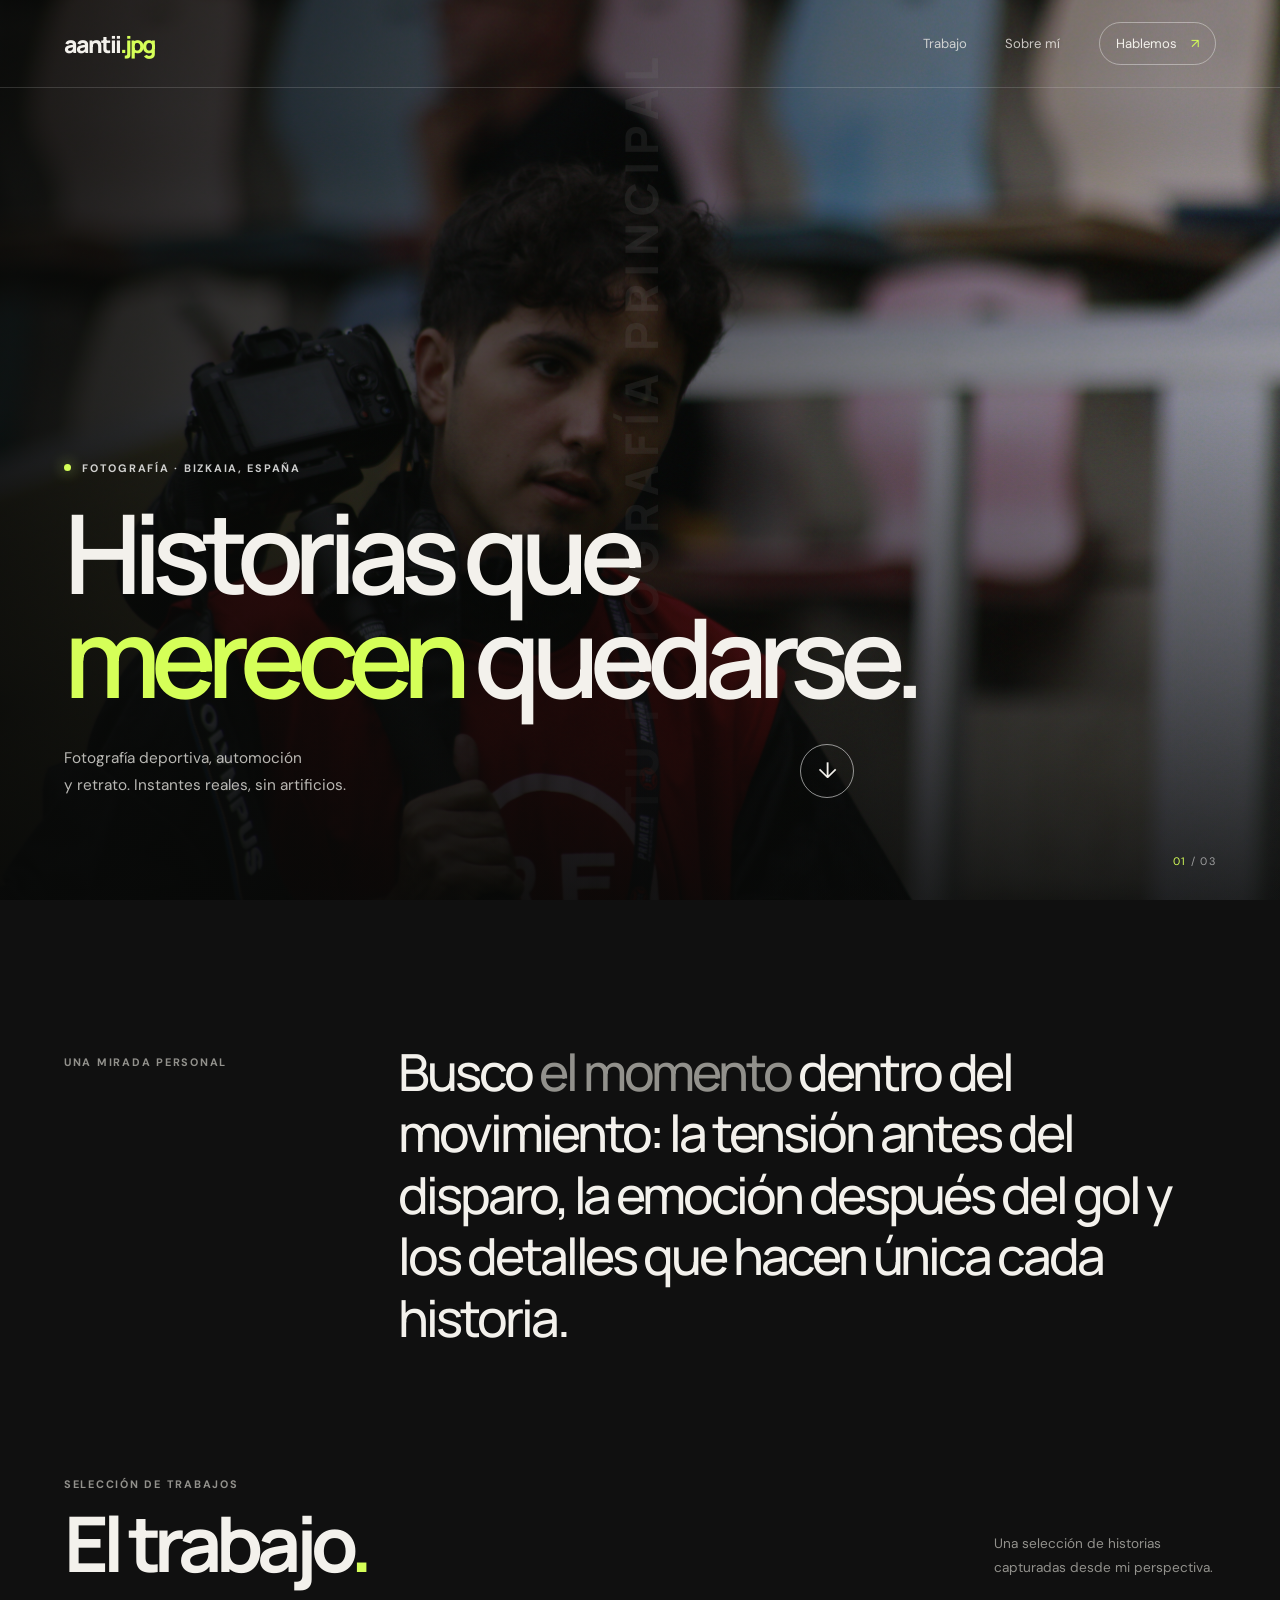
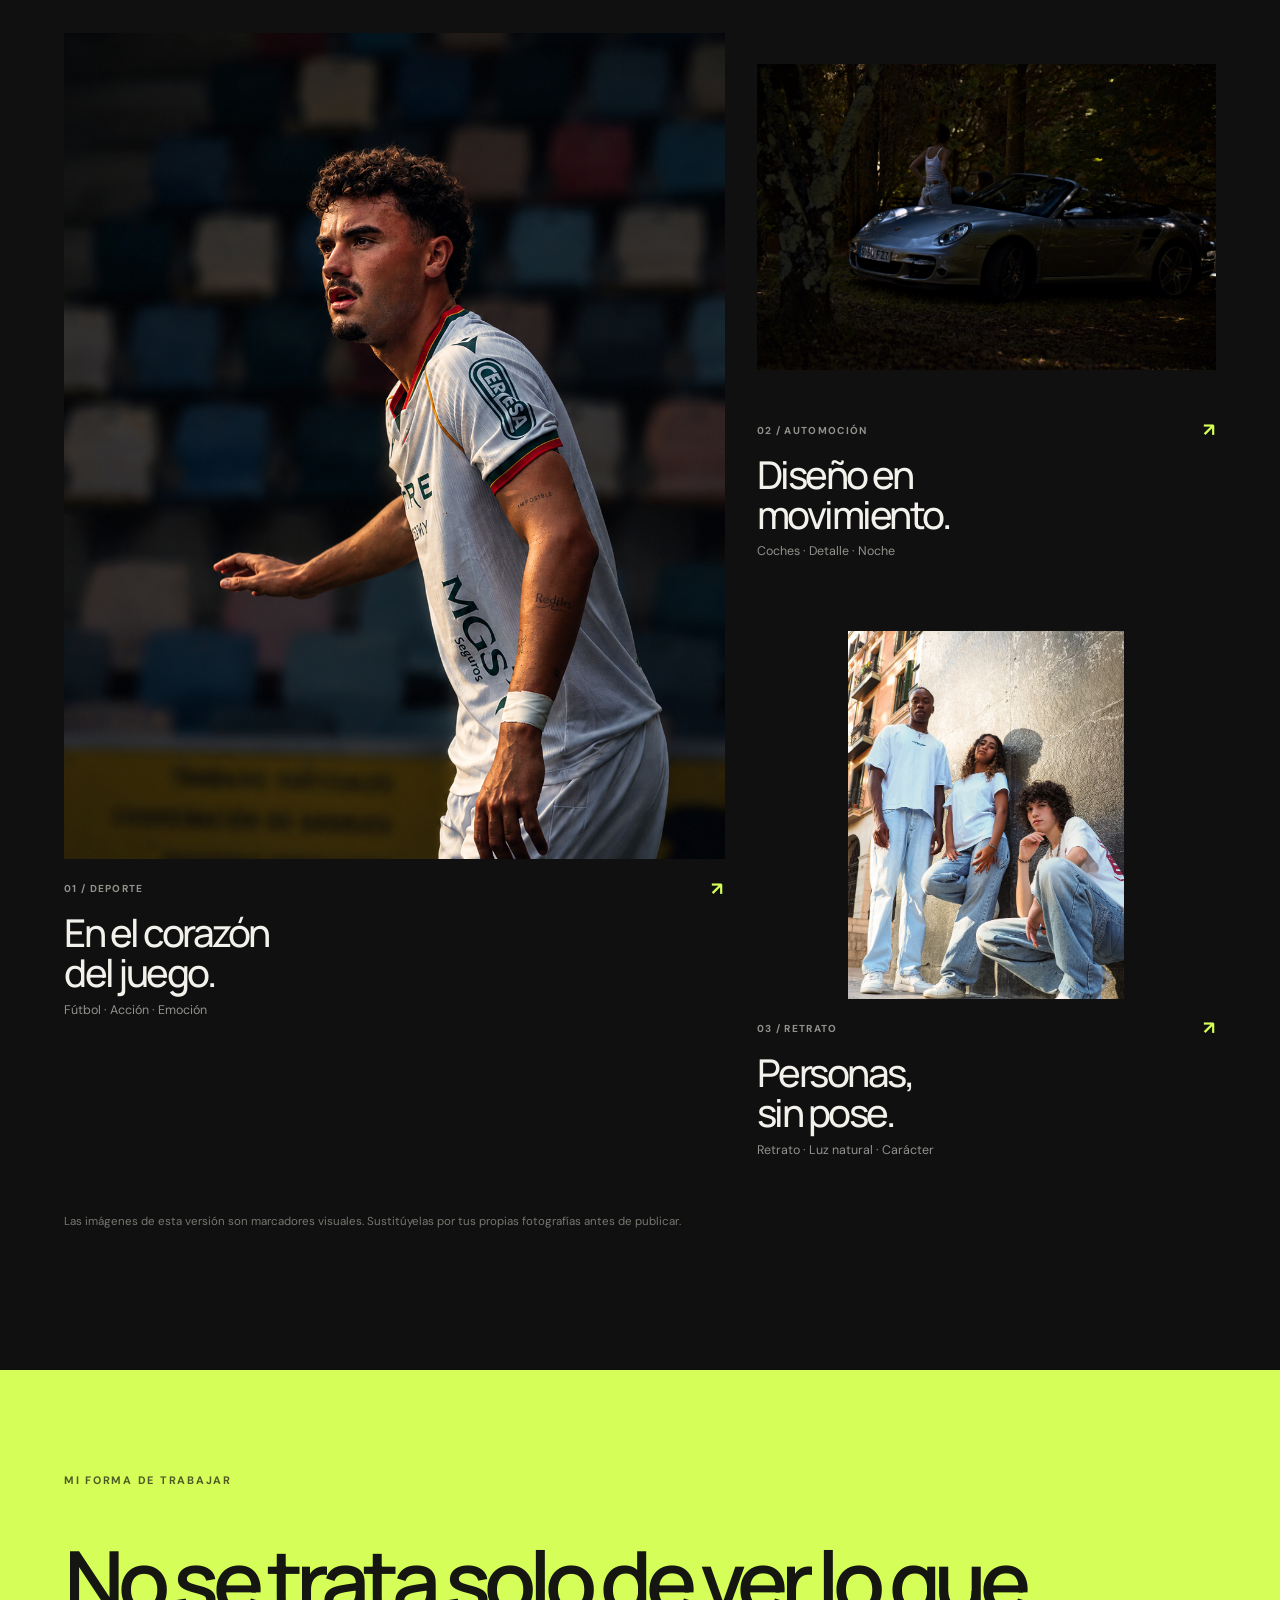
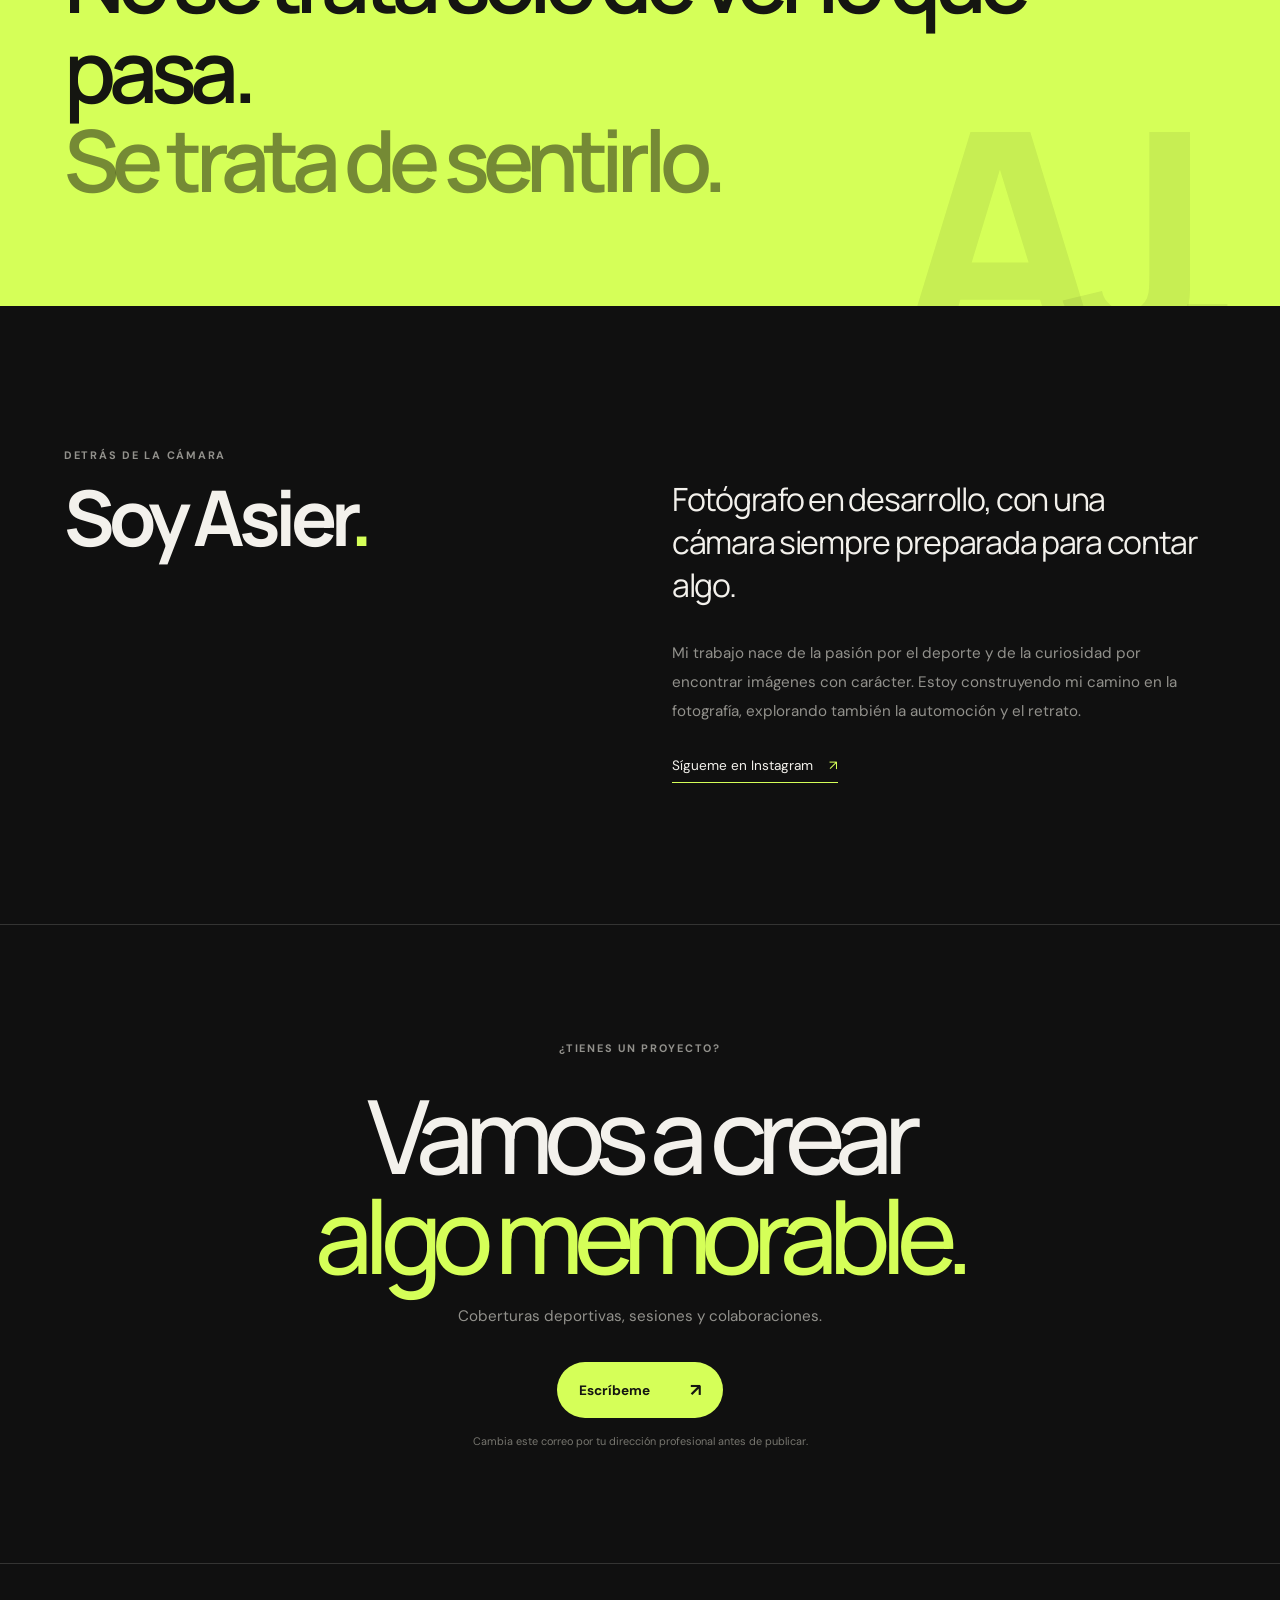
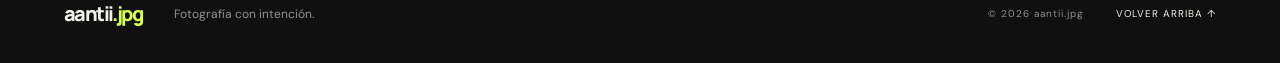
==== commit 76031827: "arreglar el css entero y añadir paginas" ====
--- a/index.html
+++ b/index.html
@@ -6,6 +6,7 @@
   <meta name="theme-color" content="#101010">
   <meta name="description" content="Asier.jpg — fotografía deportiva, automoción y retrato en Bizkaia.">
   <title>aantii.jpg — Fotografo</title>
+  <link rel="shortcut icon" href="./img/aantii-jpg__1_-removebg-preview.png" />
   <link rel="preconnect" href="https://fonts.googleapis.com">
   <link rel="preconnect" href="https://fonts.gstatic.com" crossorigin>
   <link href="https://fonts.googleapis.com/css2?family=DM+Sans:wght@400;500;600;700&family=Manrope:wght@400;500;600;700;800&display=swap" rel="stylesheet">
@@ -57,19 +58,19 @@
       </div>
 
       <div class="gallery">
-        <a class="project project-large" href="#contacto" aria-label="Proyecto de fotografía deportiva. Contactar para ver más">
+        <a class="project project-large" href="./deporte.html" aria-label="Proyecto de fotografía deportiva. Contactar para ver más">
           <div class="project-image image-sport" role="img" aria-label="Marcador provisional de fotografía deportiva"></div>
           <div class="project-meta"><span>01 / DEPORTE</span><span class="project-arrow" aria-hidden="true">↗</span></div>
           <h3>En el corazón<br>del juego.</h3>
           <p class="project-caption">Fútbol · Acción · Emoción</p>
         </a>
-        <a class="project project-small" href="#contacto" aria-label="Proyecto de automoción. Contactar para ver más">
+        <a class="project project-small" href="./automocion.html" aria-label="Proyecto de automoción. Contactar para ver más">
           <div class="project-image image-cars" role="img" aria-label="Marcador provisional de fotografía de automoción"></div>
           <div class="project-meta"><span>02 / AUTOMOCIÓN</span><span class="project-arrow" aria-hidden="true">↗</span></div>
           <h3>Diseño en<br>movimiento.</h3>
           <p class="project-caption">Coches · Detalle · Noche</p>
         </a>
-        <a class="project project-small" href="#contacto" aria-label="Proyecto de retrato. Contactar para ver más">
+        <a class="project project-small" href="./retrato.html" aria-label="Proyecto de retrato. Contactar para ver más">
           <div class="project-image image-portrait" role="img" aria-label="Marcador provisional de fotografía de retrato"></div>
           <div class="project-meta"><span>03 / RETRATO</span><span class="project-arrow" aria-hidden="true">↗</span></div>
           <h3>Personas,<br>sin pose.</h3>
@@ -109,9 +110,9 @@
   </main>
 
   <footer class="site-footer">
-    <a class="wordmark" href="#inicio">asier<span>.jpg</span></a>
+    <a class="wordmark" href="#inicio">aantii<span>.jpg</span></a>
     <p>Fotografía con intención.</p>
-    <div class="footer-right"><span>© <span id="year">2026</span> ASIER</span><a href="#inicio">VOLVER ARRIBA ↑</a></div>
+    <div class="footer-right"><span>© <span id="year">2026</span> aantii.jpg</span><a href="#inicio">VOLVER ARRIBA ↑</a></div>
   </footer>
 </body>
 </html>
--- a/css/styles.css
+++ b/css/styles.css
@@ -23,11 +23,32 @@
   font-family: "DM Sans", sans-serif;
   -webkit-font-smoothing: antialiased;
 }
-a { color: inherit; text-decoration: none; }
-button { font: inherit; }
-::selection { color: var(--bg); background: var(--accent); }
-.skip-link { position: absolute; left: -9999px; top: 1rem; z-index: 100; padding: .8rem 1rem; background: var(--accent); color: var(--bg); }
-.skip-link:focus { left: 1rem; }
+a { color: inherit;
+   text-decoration: none; 
+  }
+
+button { 
+  font: inherit; 
+}
+
+::selection { 
+  color: var(--bg); 
+  background: var(--accent); 
+}
+
+.skip-link { 
+  position: absolute; 
+  left: -9999px; 
+  top: 1rem; 
+  z-index: 100; 
+  padding: .8rem 1rem; 
+  background: var(--accent); 
+  color: var(--bg); 
+}
+
+.skip-link:focus { 
+  left: 1rem; 
+}
 
 .site-header {
   position: absolute;
@@ -38,72 +59,269 @@
   padding: 0 var(--gutter);
   border-bottom: 1px solid rgba(255,255,255,.15);
 }
+
 .wordmark {
   font-family: "Manrope", sans-serif;
   font-size: 1.45rem; font-weight: 800; letter-spacing: -.08em;
 }
-.wordmark span { color: var(--accent); }
-.main-nav { display: flex; align-items: center; gap: clamp(1.5rem, 3vw, 3.25rem); font-size: .82rem; }
-.main-nav a { color: rgba(243,241,236,.78); transition: color .2s ease; }
-.main-nav a:hover, .main-nav a:focus-visible { color: var(--accent); }
-.main-nav .nav-contact { color: var(--text); border: 1px solid rgba(255,255,255,.38); padding: .75rem 1rem; border-radius: 100px; }
-.nav-contact span { color: var(--accent); margin-left: .65rem; }
-.menu-toggle { display: none; }
+
+.wordmark span { 
+  color: var(--accent);
+ }
+
+.main-nav { 
+  display: flex; 
+  align-items: center; 
+  gap: clamp(1.5rem, 3vw, 3.25rem); 
+  font-size: .82rem; 
+}
+
+.main-nav a {
+   color: rgba(243,241,236,.78);
+    transition: color .2s ease; 
+  }
+
+.main-nav a:hover, .main-nav a:focus-visible {
+   color: var(--accent); 
+  }
+
+.main-nav .nav-contact { 
+  color: var(--text); border: 1px solid rgba(255,255,255,.38); padding: .75rem 1rem; border-radius: 100px; 
+}
+
+.nav-contact span { 
+  color: var(--accent); margin-left: .65rem; 
+}
+
+.menu-toggle { 
+  display: none; 
+}
 
 .hero {
-  position: relative; min-height: min(850px, 100svh); min-height: max(680px, 100svh);
-  display: flex; align-items: flex-end; overflow: hidden; isolation: isolate;
+  position: relative; 
+  min-height: min(850px, 100svh); 
+  min-height: max(680px, 100svh);
+  display: flex;
+  align-items: flex-end; 
+  overflow: hidden; 
+  isolation: isolate;
   background: #252724;
 }
-.hero-image, .hero-shade { position: absolute; inset: 0; z-index: -1; }
+
+.hero-image, .hero-shade { 
+  position: absolute;
+  inset: 0;
+  z-index: -1; 
+  }
+
 .hero-image {
   /* Marcador local. Sustituye por tu foto: url("../img/hero-football.jpg") center 35% / cover no-repeat */
   background: url("../img/_MG_8658.jpg") center / cover no-repeat;
   transform: scale(1.01);
 }
+
 .hero-image::after {
   content: "TU FOTOGRAFÍA PRINCIPAL";
-  position: absolute; top: 48%; left: 50%; transform: translate(-50%,-50%) rotate(-90deg);
-  font-family: "Manrope", sans-serif; font-size: clamp(1.2rem, 3.5vw, 3.7rem); font-weight: 800;
-  letter-spacing: .16em; white-space: nowrap; color: rgba(255,255,255,.14);
-}
-.hero-shade { background: linear-gradient(90deg, rgba(8,9,8,.88) 0%, rgba(8,9,8,.55) 48%, rgba(8,9,8,.12) 100%), linear-gradient(0deg, rgba(8,9,8,.8), transparent 55%); }
-.hero-content { width: 100%; max-width: var(--max-width); margin: 0 auto; padding: 0 var(--gutter) clamp(4rem, 8vw, 7.5rem); }
-.eyebrow { margin: 0; font-size: .68rem; font-weight: 700; letter-spacing: .16em; line-height: 1.5; }
-.hero .eyebrow { display: flex; align-items: center; gap: .7rem; color: rgba(255,255,255,.8); }
-.status-dot { width: 7px; height: 7px; border-radius: 50%; background: var(--accent); box-shadow: 0 0 14px rgba(213,255,88,.7); }
-h1, h2, h3, p { margin-top: 0; }
-h1, h2, h3 { font-family: "Manrope", sans-serif; }
-.hero h1 { margin: 1.6rem 0 2.2rem; max-width: 900px; font-size: clamp(3.4rem, 8.6vw, 8.2rem); font-weight: 600; letter-spacing: -.085em; line-height: .94; }
-h1 em, .contact h2 em { color: var(--accent); font-style: normal; }
-.hero-bottom { display: flex; align-items: flex-end; justify-content: space-between; max-width: 790px; }
-.hero-bottom p { margin: 0; color: rgba(243,241,236,.75); font-size: clamp(.9rem, 1.2vw, 1.05rem); line-height: 1.7; }
-.round-link { display: grid; place-items: center; width: 54px; height: 54px; border: 1px solid rgba(255,255,255,.55); border-radius: 50%; font-size: 1.4rem; transition: background .2s, color .2s, transform .2s; }
-.round-link:hover { background: var(--accent); color: var(--bg); border-color: var(--accent); transform: translateY(3px); }
-.hero-index { position: absolute; right: var(--gutter); bottom: 2rem; color: rgba(255,255,255,.55); font-size: .68rem; letter-spacing: .12em; }
-.hero-index span { color: var(--accent); }
-.section-wrap { width: 100%; max-width: var(--max-width); margin: 0 auto; padding-left: var(--gutter); padding-right: var(--gutter); }
-
-.intro { padding-top: clamp(5.5rem, 11vw, 10rem); padding-bottom: clamp(5.5rem, 10vw, 9rem); display: grid; grid-template-columns: .7fr 2fr; gap: 3rem; }
-.intro .eyebrow { color: var(--muted); padding-top: .8rem; }
-.intro-copy { max-width: 900px; margin: 0; font-family: "Manrope", sans-serif; font-size: clamp(1.8rem, 4vw, 3.9rem); line-height: 1.2; letter-spacing: -.06em; font-weight: 500; }
-.intro-copy span { color: var(--muted); }
-
-.work { padding-bottom: clamp(6rem, 11vw, 10rem); }
-.section-heading { display: flex; justify-content: space-between; align-items: flex-end; margin-bottom: 3.2rem; }
-.section-heading .eyebrow, .about .eyebrow { color: var(--muted); }
-.section-heading h2, .about h2 { margin: .8rem 0 0; font-size: clamp(2.8rem, 6vw, 5.5rem); letter-spacing: -.08em; line-height: 1; }
-.muted { color: var(--accent); }
-.section-note { margin: 0 .2rem .2rem 0; color: var(--muted); font-size: .85rem; line-height: 1.7; }
-.gallery { display: grid; grid-template-columns: 1.18fr .82fr; gap: clamp(1rem, 2.5vw, 2.25rem); align-items: start; }
-.project { display: block; min-width: 0; }
-.project-large { grid-row: span 2; }
+  position: absolute; 
+  top: 48%; 
+  left: 50%; 
+  transform: translate(-50%,-50%) rotate(-90deg);
+  font-family: "Manrope", sans-serif; 
+  font-size: clamp(1.2rem, 3.5vw, 3.7rem); 
+  font-weight: 800;
+  letter-spacing: .16em; 
+  white-space: nowrap; 
+  color: rgba(255,255,255,.14);
+}
+
+.hero-shade {
+   background: linear-gradient(90deg, rgba(8,9,8,.88) 0%, rgba(8,9,8,.55) 48%, rgba(8,9,8,.12) 100%), linear-gradient(0deg, rgba(8,9,8,.8), transparent 55%); 
+  }
+
+.hero-content { 
+  width: 100%;
+  max-width: var(--max-width);
+  margin: 0 auto;
+  padding: 0 var(--gutter) clamp(4rem, 8vw, 7.5rem);
+ }
+
+.eyebrow { 
+margin: 0;
+font-size: .68rem;
+font-weight: 700;
+letter-spacing: .16em;
+line-height: 1.5;
+ }
+
+.hero .eyebrow { 
+display: flex;
+align-items: center;
+gap: .7rem;
+color: rgba(255,255,255,.8);
+}
+
+.status-dot { 
+width: 7px;
+height: 7px;
+border-radius: 50%;
+background: var(--accent);
+box-shadow: 0 0 14px rgba(213,255,88,.7);
+ }
+
+h1, h2, h3, p { 
+margin-top: 0;
+ }
+
+h1, h2, h3 { 
+font-family: "Manrope", sans-serif;
+ }
+
+.hero h1 {
+margin: 1.6rem 0 2.2rem;
+max-width: 900px;
+font-size: clamp(3.4rem, 8.6vw, 8.2rem);
+font-weight: 600; 
+letter-spacing: -.085em;
+line-height: .94;
+}
+
+h1 em, .contact h2 em {
+color: var(--accent); 
+font-style: normal; 
+}
+
+.hero-bottom { 
+display: flex;
+align-items: flex-end; 
+justify-content: space-between; 
+max-width: 790px; 
+}
+
+.hero-bottom p { 
+margin: 0; 
+color: rgba(243,241,236,.75); 
+font-size: clamp(.9rem, 1.2vw, 1.05rem); 
+line-height: 1.7; 
+}
+
+.round-link { 
+display: grid; 
+place-items: center; 
+width: 54px; 
+height: 54px; 
+border: 1px solid rgba(255,255,255,.55); 
+border-radius: 50%; 
+font-size: 1.4rem; 
+transition: background .2s, color .2s, transform .2s; 
+}
+
+.round-link:hover { 
+background: var(--accent); 
+color: var(--bg); 
+border-color: var(--accent); 
+transform: translateY(3px); 
+}
+
+.hero-index { 
+position: absolute; 
+right: var(--gutter); 
+bottom: 2rem; 
+color: rgba(255,255,255,.55); 
+font-size: .68rem; 
+letter-spacing: .12em; 
+}
+
+.hero-index span { 
+color: var(--accent); 
+}
+
+.section-wrap { 
+width: 100%; 
+max-width: var(--max-width); 
+margin: 0 auto; 
+padding-left: var(--gutter); 
+padding-right: var(--gutter);
+}
+
+.intro { 
+padding-top: clamp(5.5rem, 11vw, 10rem);
+padding-bottom: clamp(5.5rem, 10vw, 9rem); 
+display: grid; 
+grid-template-columns: .7fr 2fr; gap: 3rem; 
+}
+
+.intro .eyebrow { 
+color: var(--muted); 
+padding-top: .8rem; 
+}
+
+.intro-copy { 
+max-width: 900px; 
+margin: 0; font-family: "Manrope", sans-serif; 
+font-size: clamp(1.8rem, 4vw, 3.9rem); 
+line-height: 1.2; 
+letter-spacing: -.06em; 
+font-weight: 500; 
+}
+
+.intro-copy span { 
+color: var(--muted); 
+}
+
+.work { 
+padding-bottom: clamp(6rem, 11vw, 10rem); 
+}
+
+.section-heading { 
+display: flex; 
+justify-content: space-between; 
+align-items: flex-end; 
+margin-bottom: 3.2rem; 
+}
+
+.section-heading .eyebrow, .about .eyebrow { 
+color: var(--muted);
+}
+
+.section-heading h2, .about h2 {
+margin: .8rem 0 0;
+font-size: clamp(2.8rem, 6vw, 5.5rem); 
+letter-spacing: -.08em; 
+line-height: 1; 
+}
+
+.muted { 
+color: var(--accent); 
+}
+
+.section-note { 
+margin: 0 .2rem .2rem 0; 
+color: var(--muted); 
+font-size: .85rem; 
+line-height: 1.7; 
+}
+
+.gallery { 
+display: grid; 
+grid-template-columns: 1.18fr .82fr; 
+gap: clamp(1rem, 2.5vw, 2.25rem); 
+align-items: start; 
+}
+
+.project { 
+display: block; 
+min-width: 0; 
+}
+
+.project-large { 
+grid-row: span 2; 
+}
 
 .project-image {
   position: relative;
   overflow: hidden;
   width: 100%;
-  background-color: #252724;
+  background-color: none;
 }
 
 .project-large .project-image {
@@ -137,75 +355,395 @@
   background: url("../img/P9130048.JPG") center / contain no-repeat;
 }
 
-.project-image::after { position: absolute; top: 50%; left: 50%; transform: translate(-50%,-50%); color: rgba(255,255,255,.5); font-size: .65rem; letter-spacing: .18em; white-space: nowrap; }
-.project-meta { display: flex; justify-content: space-between; align-items: center; margin-top: 1.1rem; color: var(--muted); font-size: .63rem; font-weight: 700; letter-spacing: .13em; }
-.project-arrow { color: var(--accent); font-size: 1.15rem; transition: transform .2s; }
-.project:hover .project-arrow { transform: translate(3px,-3px); }
-.project h3 { margin: .8rem 0 .55rem; font-size: clamp(1.8rem, 3vw, 3.1rem); line-height: 1.04; font-weight: 500; letter-spacing: -.065em; }
-.project-caption { color: var(--muted); font-size: .78rem; margin-bottom: 2.5rem; }
-.replace-note { margin: 1rem 0 0; color: #77766f; font-size: .72rem; }
-
-.statement { background: var(--accent); color: #151611; }
-.statement-inner { position: relative; max-width: var(--max-width); margin: 0 auto; padding: clamp(4rem, 8vw, 7.5rem) var(--gutter); overflow: hidden; }
-.statement .eyebrow { opacity: .7; }
-.statement-copy { position: relative; z-index: 1; margin: 3rem 0 0; font-family: "Manrope", sans-serif; font-size: clamp(2.5rem, 6.7vw, 6.7rem); line-height: 1.04; letter-spacing: -.08em; font-weight: 600; }
-.statement-copy span { color: rgba(21,22,17,.5); }
-.statement-mark { position: absolute; right: var(--gutter); bottom: -4.5rem; font-family: "Manrope", sans-serif; font-size: clamp(8rem, 23vw, 23rem); line-height: 1; font-weight: 800; letter-spacing: -.13em; color: rgba(21,22,17,.07); }
-
-.about { display: grid; grid-template-columns: 1fr 1fr; gap: 4rem; padding-top: clamp(6rem, 11vw, 10rem); padding-bottom: clamp(6rem, 11vw, 10rem); }
-.about h2 { margin-top: 1rem; }
-.about-copy { max-width: 530px; padding-top: 1.9rem; }
-.about-lead { font-family: "Manrope", sans-serif; font-size: clamp(1.4rem, 2.5vw, 2.1rem); line-height: 1.35; letter-spacing: -.04em; }
-.about-copy > p:not(.about-lead) { color: var(--muted); font-size: .95rem; line-height: 1.9; }
-.text-link { display: inline-flex; align-items: center; gap: 1rem; margin-top: 1rem; padding-bottom: .5rem; border-bottom: 1px solid var(--accent); font-size: .85rem; }
-.text-link span { color: var(--accent); }
-
-.contact { padding-top: clamp(5rem, 9vw, 8rem); padding-bottom: clamp(5rem, 9vw, 8rem); border-top: 1px solid var(--line); text-align: center; }
-.contact .eyebrow { color: var(--muted); }
-.contact h2 { margin: 1.8rem 0 1.3rem; font-size: clamp(3rem, 8vw, 7.8rem); font-weight: 500; letter-spacing: -.09em; line-height: .98; }
-.contact-copy { color: var(--muted); font-size: .95rem; }
-.contact-button { display: inline-flex; align-items: center; gap: 2.5rem; margin-top: 1.3rem; padding: 1.05rem 1.35rem; border-radius: 100px; background: var(--accent); color: #151611; font-size: .85rem; font-weight: 700; transition: transform .2s, background .2s; }
-.contact-button:hover { transform: translateY(-3px); background: #e1ff87; }
-.contact-button span { font-size: 1.1rem; }
-.contact-small { margin: 1rem 0 0; color: #77766f; font-size: .68rem; }
-
-.site-footer { display: flex; align-items: center; gap: 2rem; min-height: 100px; padding: 1.5rem var(--gutter); border-top: 1px solid var(--line); }
-.site-footer .wordmark { font-size: 1.25rem; }
-.site-footer > p { margin: 0; color: var(--muted); font-size: .75rem; }
-.footer-right { display: flex; align-items: center; gap: 2rem; margin-left: auto; color: var(--muted); font-size: .62rem; letter-spacing: .1em; }
-.footer-right a { color: var(--text); }
-
-@media (min-width: 1500px) { .hero-content { padding-bottom: 8rem; } }
+.project-image::after { 
+position: absolute; 
+top: 50%; left: 50%; 
+transform: translate(-50%,-50%); 
+color: rgba(255,255,255,.5); 
+font-size: .65rem; 
+letter-spacing: .18em; 
+white-space: nowrap;
+}
+
+.project-meta { 
+display: flex; 
+justify-content: space-between; 
+align-items: center; 
+margin-top: 1.1rem; 
+color: var(--muted); 
+font-size: .63rem; 
+font-weight: 700; 
+letter-spacing: .13em; 
+}
+
+.project-arrow { 
+color: var(--accent); 
+font-size: 1.15rem; 
+transition: transform .2s; 
+}
+
+.project:hover .project-arrow { 
+transform: translate(3px,-3px); 
+}
+
+.project h3 { 
+margin: .8rem 0 .55rem; 
+font-size: clamp(1.8rem, 3vw, 3.1rem); 
+line-height: 1.04; 
+font-weight: 500; 
+letter-spacing: -.065em; 
+}
+
+.project-caption { 
+color: var(--muted); 
+font-size: .78rem; 
+margin-bottom: 2.5rem; 
+}
+
+.replace-note { 
+margin: 1rem 0 0; 
+color: #77766f; 
+font-size: .72rem; 
+}
+
+.statement { 
+background: var(--accent); 
+color: #151611; 
+}
+
+.statement-inner { 
+position: relative; 
+max-width: var(--max-width); 
+margin: 0 auto; 
+padding: clamp(4rem, 8vw, 7.5rem) var(--gutter); 
+overflow: hidden; 
+}
+
+.statement .eyebrow { 
+opacity: .7; 
+}
+
+.statement-copy { 
+position: relative; 
+z-index: 1; 
+margin: 3rem 0 0; 
+font-family: "Manrope", sans-serif; 
+font-size: clamp(2.5rem, 6.7vw, 6.7rem); 
+line-height: 1.04; 
+letter-spacing: -.08em; 
+font-weight: 600; 
+}
+
+.statement-copy span { 
+color: rgba(21,22,17,.5); 
+}
+
+.statement-mark { 
+position: absolute; 
+right: var(--gutter); 
+bottom: -4.5rem; 
+font-family: "Manrope", sans-serif; 
+font-size: clamp(8rem, 23vw, 23rem); 
+line-height: 1; 
+font-weight: 800; 
+letter-spacing: -.13em; 
+color: rgba(21,22,17,.07); 
+}
+
+.about { 
+display: grid; 
+grid-template-columns: 1fr 1fr; 
+gap: 4rem; 
+padding-top: clamp(6rem, 11vw, 10rem); 
+padding-bottom: clamp(6rem, 11vw, 10rem); 
+}
+
+.about h2 { 
+margin-top: 1rem; 
+}
+
+.about-copy { 
+max-width: 530px; 
+padding-top: 1.9rem; 
+}
+
+.about-lead { 
+font-family: "Manrope", sans-serif; 
+font-size: clamp(1.4rem, 2.5vw, 2.1rem); 
+line-height: 1.35; 
+letter-spacing: -.04em; 
+}
+
+.about-copy > p:not(.about-lead) { 
+color: var(--muted); 
+font-size: .95rem; 
+line-height: 1.9; 
+}
+
+.text-link { 
+display: inline-flex; 
+align-items: center; 
+gap: 1rem; 
+margin-top: 1rem; 
+padding-bottom: .5rem; 
+border-bottom: 1px solid var(--accent); 
+font-size: .85rem; 
+}
+
+.text-link span { 
+color: var(--accent); 
+}
+
+.contact { 
+padding-top: clamp(5rem, 9vw, 8rem); 
+padding-bottom: clamp(5rem, 9vw, 8rem); 
+border-top: 1px solid var(--line); 
+text-align: center; 
+}
+
+.contact .eyebrow { 
+color: var(--muted); 
+}
+
+.contact h2 { 
+margin: 1.8rem 0 1.3rem; 
+font-size: clamp(3rem, 8vw, 7.8rem); 
+font-weight: 500; 
+letter-spacing: -.09em; 
+line-height: .98; 
+}
+
+.contact-copy { 
+color: var(--muted); 
+font-size: .95rem; 
+}
+
+.contact-button { 
+display: inline-flex; 
+align-items: center; 
+gap: 2.5rem; 
+margin-top: 1.3rem; 
+padding: 1.05rem 1.35rem; 
+border-radius: 100px; 
+background: var(--accent); 
+color: #151611; 
+font-size: .85rem; 
+font-weight: 700; 
+transition: transform .2s, background .2s; 
+}
+
+.contact-button:hover { 
+transform: translateY(-3px); 
+background: #e1ff87; 
+}
+
+.contact-button span { 
+font-size: 1.1rem; 
+}
+
+.contact-small { 
+margin: 1rem 0 0; 
+color: #77766f; 
+font-size: .68rem; 
+}
+
+.site-footer { 
+display: flex; 
+align-items: center; 
+gap: 2rem; 
+min-height: 100px; 
+padding: 1.5rem var(--gutter); 
+border-top: 1px solid var(--line); 
+}
+
+.site-footer .wordmark { 
+font-size: 1.25rem; 
+}
+
+.site-footer > p { 
+  margin: 0; 
+  color: var(--muted); 
+  font-size: .75rem; 
+}
+
+.footer-right { 
+  display: flex; 
+  align-items: center; 
+  gap: 2rem; 
+  margin-left: auto; 
+  color: var(--muted); 
+  font-size: .62rem; 
+  letter-spacing: .1em; 
+}
+
+.footer-right a { 
+  color: var(--text); 
+}
+
+@media (min-width: 1500px) { 
+  .hero-content { 
+    padding-bottom: 8rem;
+   } 
+  }
+
 @media (max-width: 760px) {
-  .site-header { height: 74px; }
-  .menu-toggle { display: flex; flex-direction: column; justify-content: center; gap: 6px; width: 44px; height: 44px; padding: 10px; border: 1px solid var(--line); border-radius: 50%; background: transparent; cursor: pointer; }
-  .menu-toggle span { display: block; height: 1px; width: 100%; background: var(--text); transition: transform .2s; }
-  .menu-toggle[aria-expanded="true"] span:first-child { transform: translateY(3.5px) rotate(45deg); }
-  .menu-toggle[aria-expanded="true"] span:last-child { transform: translateY(-3.5px) rotate(-45deg); }
-  .main-nav { display: none; position: absolute; top: 73px; left: 0; right: 0; padding: 1.5rem var(--gutter) 2rem; background: rgba(16,16,16,.97); border-bottom: 1px solid var(--line); flex-direction: column; align-items: flex-start; gap: 1.4rem; }
-  .main-nav.is-open { display: flex; }
-  .main-nav .nav-contact { margin-top: .25rem; }
-  .hero { min-height: 760px; min-height: 100svh; }
-  .hero-content { padding-bottom: 5.2rem; }
-  .hero h1 { font-size: clamp(3.25rem, 13vw, 6rem); }
-  .hero-bottom { align-items: flex-end; gap: 1.5rem; }
-  .round-link { flex: 0 0 48px; width: 48px; height: 48px; }
-  .hero-index { bottom: 1.5rem; }
-  .intro { grid-template-columns: 1fr; gap: 1.5rem; padding-top: 5rem; padding-bottom: 5rem; }
-  .intro .eyebrow { padding-top: 0; }
-  .section-heading { align-items: flex-start; gap: 1.5rem; flex-direction: column; margin-bottom: 2.2rem; }
-  .section-note br { display: none; }
-  .gallery { grid-template-columns: 1fr; gap: 1.5rem; }
-  .project-large { grid-row: auto; }
-  .project-large .project-image { aspect-ratio: 4 / 4.5; }
-  .project-small .project-image { aspect-ratio: 4 / 3; }
-  .project-caption { margin-bottom: 1rem; }
-  .statement-copy { margin-top: 2rem; }
-  .about { grid-template-columns: 1fr; gap: 1rem; padding-top: 5rem; padding-bottom: 5rem; }
-  .about-copy { padding-top: 1rem; }
-  .site-footer { flex-wrap: wrap; gap: .8rem 1.5rem; }
-  .footer-right { width: 100%; justify-content: space-between; margin: .7rem 0 0; }
+  .site-header { 
+    height: 74px;
+   }
+  .menu-toggle {
+     display: flex;
+    flex-direction: column; 
+    justify-content: center; 
+    gap: 6px; 
+    width: 44px; 
+    height: 44px; 
+    padding: 10px; 
+    border: 1px solid var(--line); 
+    border-radius: 50%; 
+    background: transparent; 
+    cursor: pointer; 
+  }
+  
+  .menu-toggle span { 
+    display: block; 
+    height: 1px; 
+    width: 100%; 
+    background: var(--text); 
+    transition: transform .2s; 
+  }
+
+  .menu-toggle[aria-expanded="true"] span:first-child { 
+    transform: translateY(3.5px) rotate(45deg);
+   }
+  
+  .menu-toggle[aria-expanded="true"] span:last-child { 
+    transform: translateY(-3.5px) rotate(-45deg);
+   }
+
+  .main-nav { 
+    display: none; 
+    position: absolute; 
+    top: 73px; 
+    left: 0; 
+    right: 0; 
+    padding: 1.5rem var(--gutter) 2rem; 
+    background: rgba(16,16,16,.97); 
+    border-bottom: 1px solid var(--line); 
+    flex-direction: column; 
+    align-items: flex-start; 
+    gap: 1.4rem; 
+  }
+
+  .main-nav.is-open { 
+    display: flex; 
+  }
+
+  .main-nav .nav-contact { 
+    margin-top: .25rem;
+  }
+  .hero { 
+    min-height: 760px; 
+    min-height: 100svh; 
+  }
+
+  .hero-content { 
+    padding-bottom: 5.2rem; 
+  }
+  
+  .hero h1 { 
+    font-size: clamp(3.25rem, 13vw, 6rem); 
+  }
+  
+  .hero-bottom { 
+    align-items: flex-end; 
+    gap: 1.5rem; 
+  }
+  
+  .round-link { 
+    flex: 0 0 48px; 
+    width: 48px; 
+    height: 48px; 
+  }
+
+  .hero-index { 
+    bottom: 1.5rem; 
+  }
+
+  .intro { 
+    grid-template-columns: 1fr; 
+    gap: 1.5rem; 
+    padding-top: 5rem; 
+    padding-bottom: 5rem; 
+  }
+
+  .intro .eyebrow { 
+    padding-top: 0; 
+  }
+
+  .section-heading { 
+    align-items: flex-start; 
+    gap: 1.5rem; 
+    flex-direction: column; 
+    margin-bottom: 2.2rem; 
+  }
+
+  .section-note br { 
+    display: none; 
+  }
+
+  .gallery { 
+    grid-template-columns: 1fr; 
+    gap: 1.5rem; 
+  }
+
+  .project-large { 
+    grid-row: auto; 
+  }
+
+  .project-large .project-image { 
+    aspect-ratio: 4 / 4.5; 
+  }
+
+  .project-small .project-image { 
+    aspect-ratio: 4 / 3; 
+  }
+
+  .project-caption { 
+    margin-bottom: 1rem; 
+  }
+
+  .statement-copy { 
+    margin-top: 2rem; 
+  }
+
+  .about { 
+    grid-template-columns: 1fr; 
+    gap: 1rem; 
+    padding-top: 5rem; 
+    padding-bottom: 5rem; 
+  }
+
+  .about-copy { 
+    padding-top: 1rem; 
+  }
+
+  .site-footer { 
+    flex-wrap: wrap; 
+    gap: .8rem 1.5rem; 
+  }
+
+  .footer-right { 
+    width: 100%; 
+    justify-content: 
+    space-between; 
+    margin: .7rem 0 0;
+  }
 }
 @media (prefers-reduced-motion: reduce) {
-  *, *::before, *::after { scroll-behavior: auto !important; transition-duration: .01ms !important; animation-duration: .01ms !important; animation-iteration-count: 1 !important; }
-}
+  *, *::before, *::after { 
+    scroll-behavior: auto !important; 
+    transition-duration: .01ms !important; 
+    animation-duration: .01ms !important; 
+    animation-iteration-count: 1 !important; 
+  }
+}
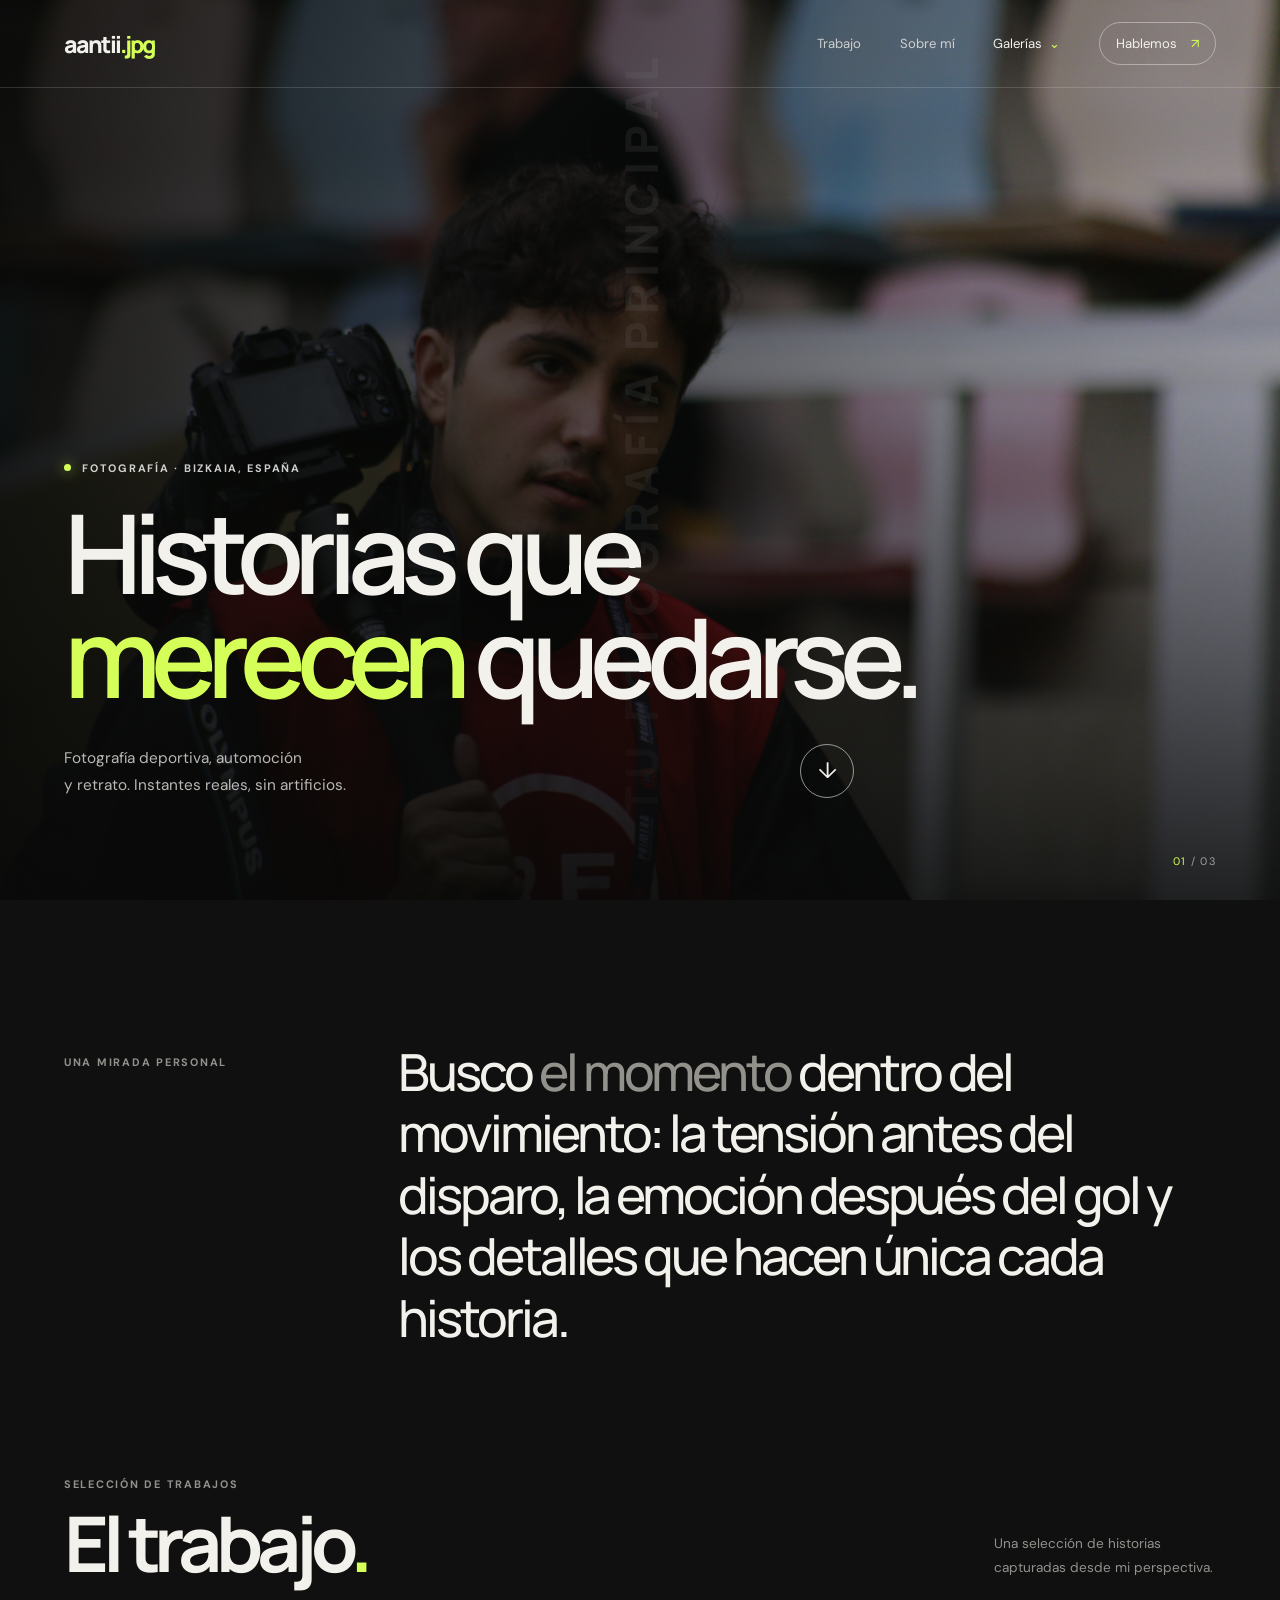
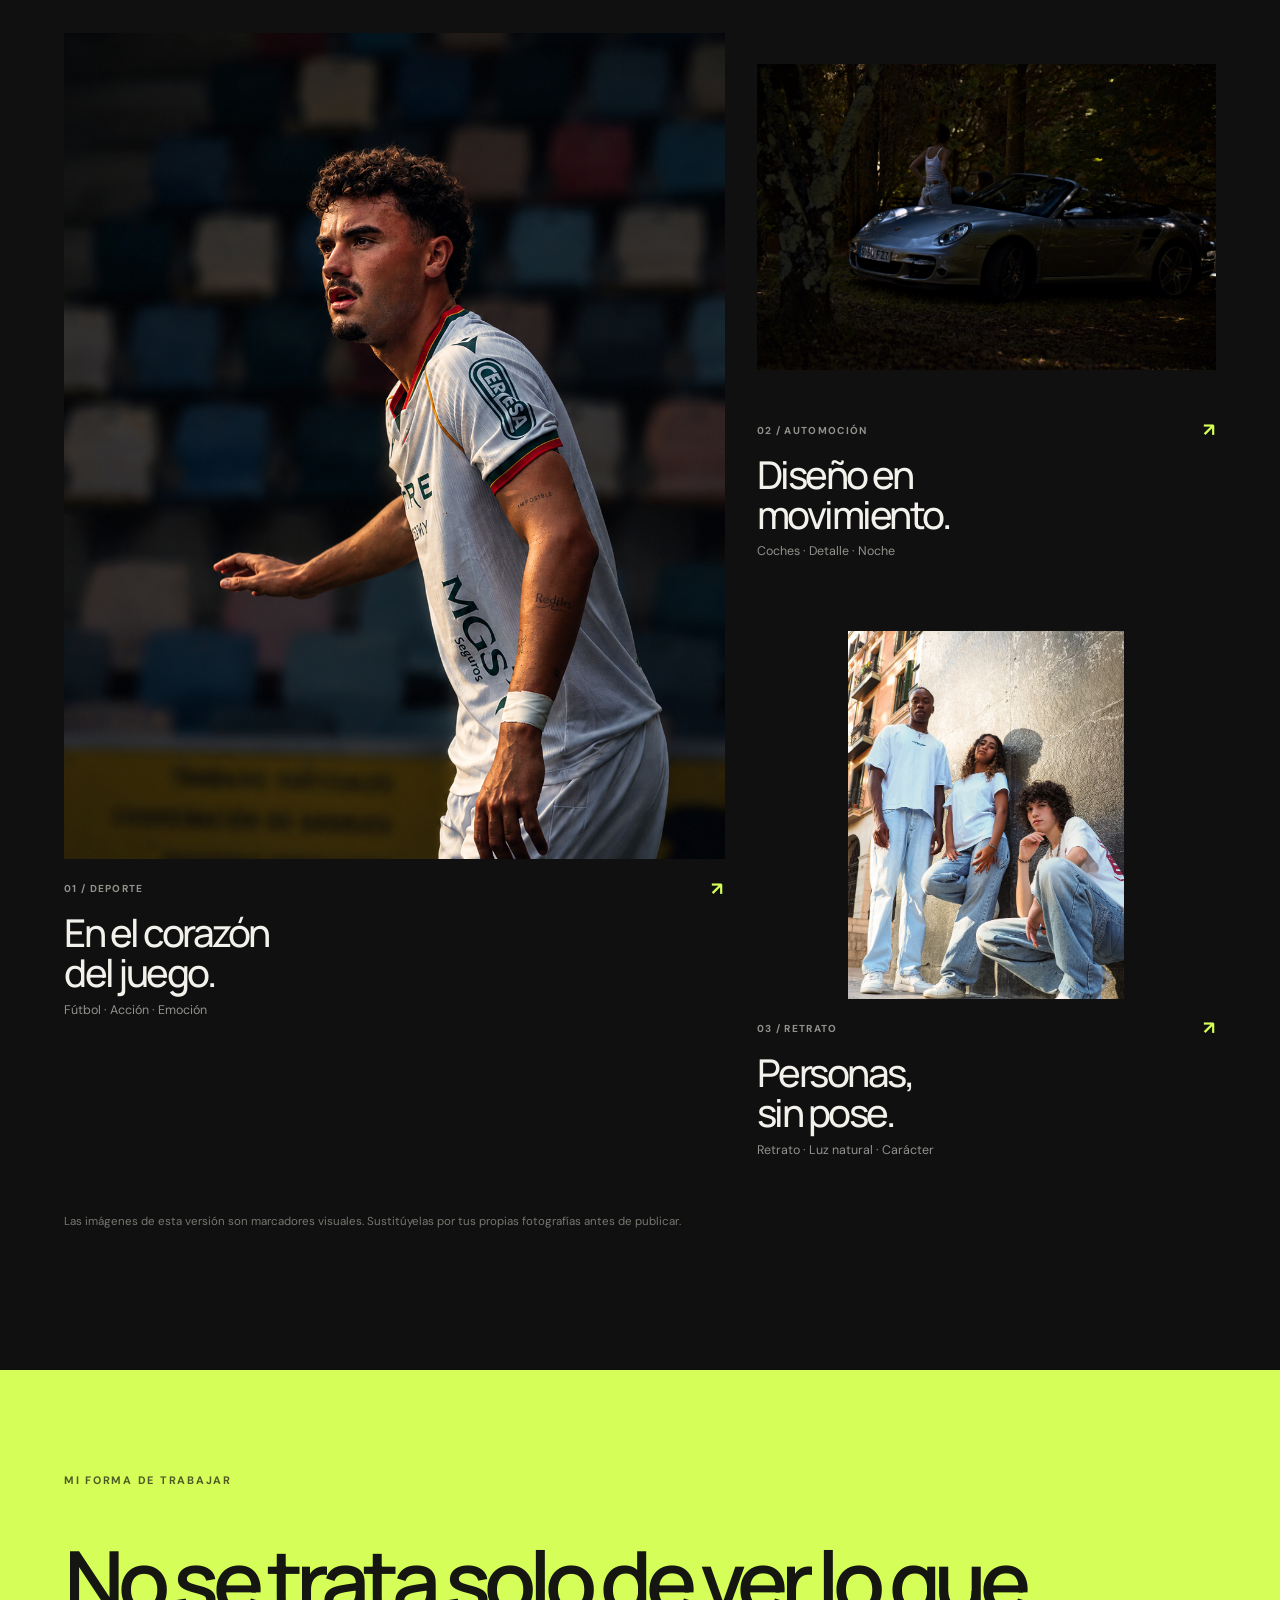
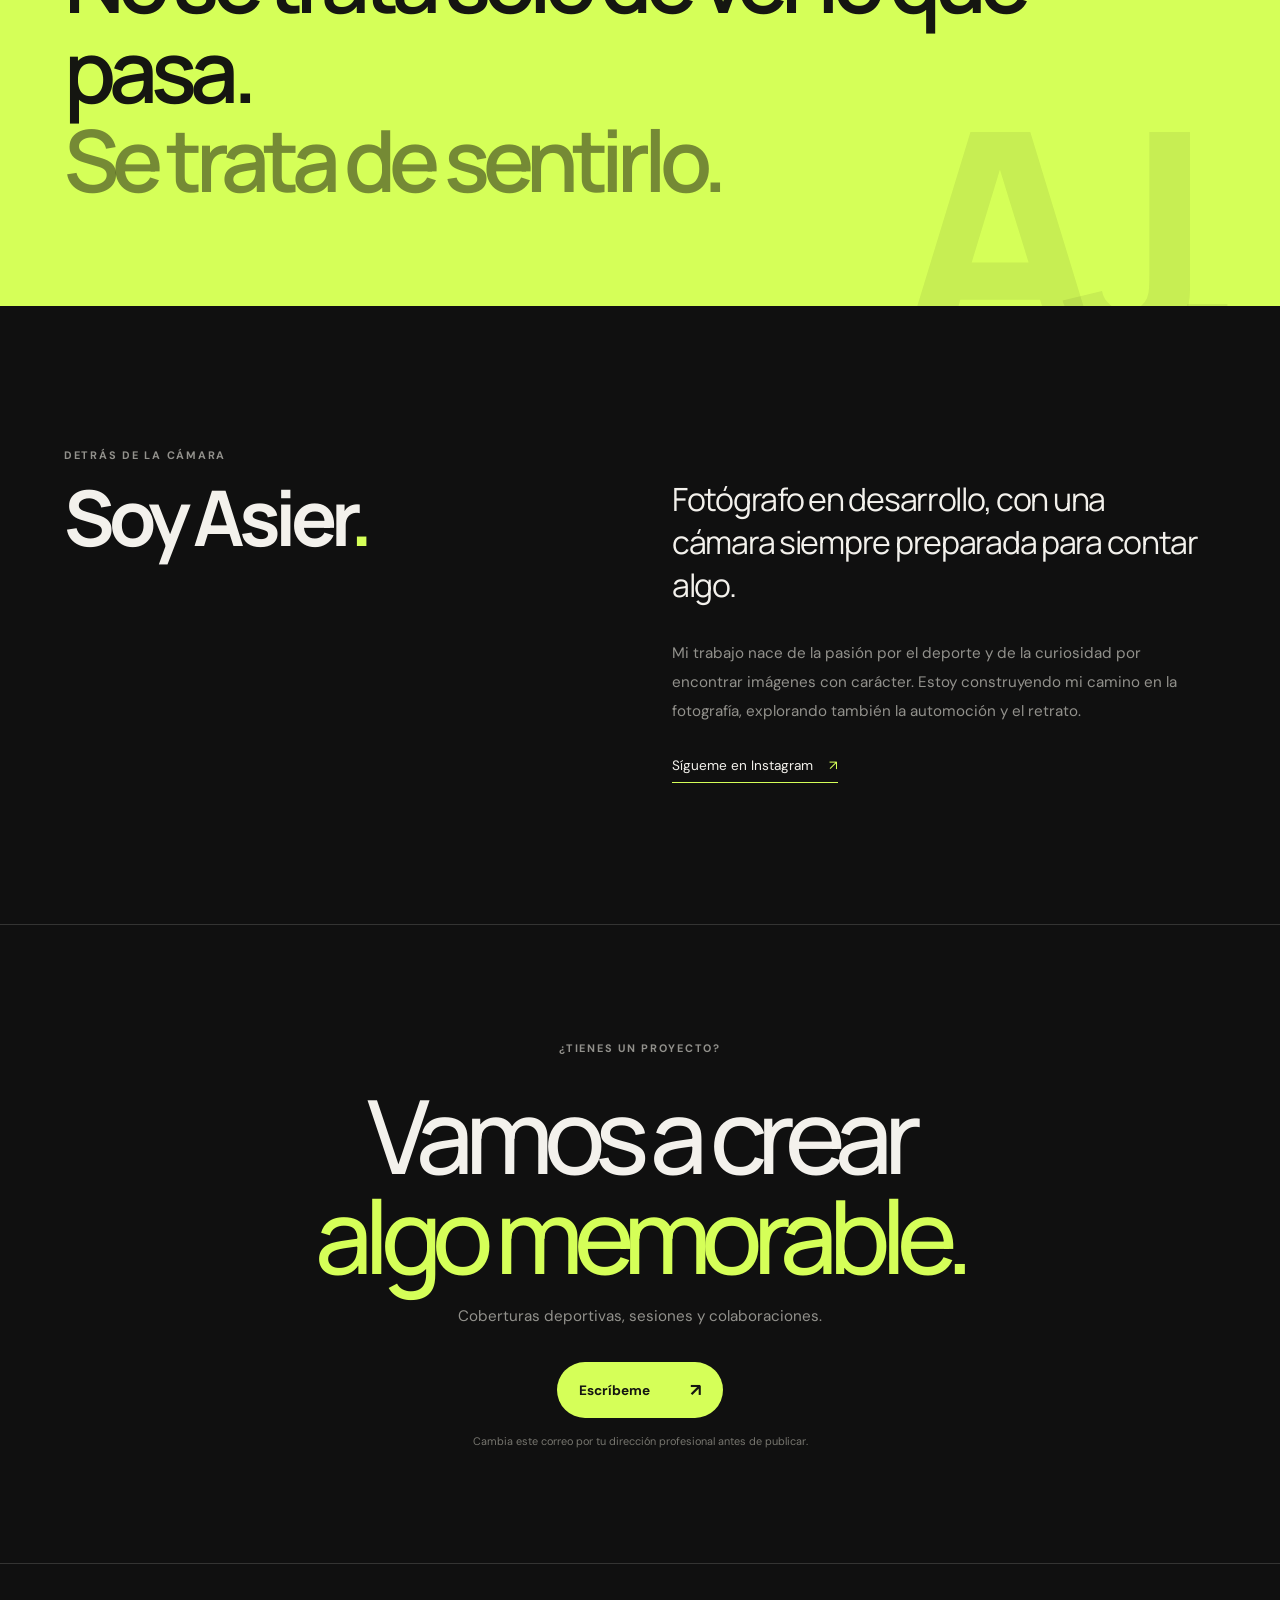
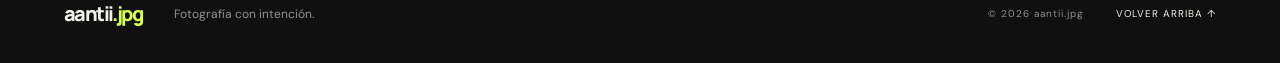
==== commit 39c21570: "comit del viernes" ====
--- a/index.html
+++ b/index.html
@@ -24,6 +24,20 @@
     <nav class="main-nav" id="main-nav" aria-label="Navegación principal">
       <a href="#trabajo">Trabajo</a>
       <a href="#sobre-mi">Sobre mí</a>
+      <div class="nav-dropdown">
+  <button class="nav-dropdown-toggle"
+          type="button"
+          aria-expanded="false"
+          aria-controls="galerias-menu">
+    Galerías <span class="dropdown-arrow">⌄</span>
+  </button>
+
+  <div class="nav-dropdown-menu" id="galerias-menu">
+    <a href="deporte.html">01 / Deporte</a>
+    <a href="automocion.html">02 / Automoción</a>
+    <a href="retrato.html">03 / Retrato</a>
+  </div>
+</div>
       <a class="nav-contact" href="#contacto">Hablemos <span aria-hidden="true">↗</span></a>
     </nav>
   </header>
--- a/css/styles.css
+++ b/css/styles.css
@@ -747,3 +747,89 @@
     animation-iteration-count: 1 !important; 
   }
 }
+
+/* Desplegable de Galerías */
+.nav-dropdown {
+  position: relative;
+}
+
+.nav-dropdown-toggle {
+  display: inline-flex;
+  align-items: center;
+  gap: 0.45rem;
+  padding: 0.5rem 0;
+  border: 0;
+  background: transparent;
+  color: inherit;
+  font: inherit;
+  cursor: pointer;
+}
+
+.dropdown-arrow {
+  color: var(--accent);
+  transition: transform 0.25s ease;
+}
+
+.nav-dropdown.is-open .dropdown-arrow {
+  transform: rotate(180deg);
+}
+
+.nav-dropdown-menu {
+  position: absolute;
+  top: calc(100% + 0.8rem);
+  left: 50%;
+  min-width: 190px;
+  padding: 0.5rem;
+  background: #151515;
+  border: 1px solid rgba(255, 255, 255, 0.12);
+  box-shadow: 0 15px 40px rgba(0, 0, 0, 0.3);
+  opacity: 0;
+  visibility: hidden;
+  transform: translate(-50%, 8px);
+  transition: opacity 0.2s ease, transform 0.2s ease,
+              visibility 0.2s ease;
+  z-index: 100;
+  border-radius: 15%;
+}
+
+.nav-dropdown-menu a {
+  display: block;
+  padding: 0.85rem 0.9rem;
+  color: #f3f1ec;
+  text-decoration: none;
+  font-size: 0.8rem;
+  white-space: nowrap;
+  transition: color 0.2s ease, background 0.2s ease;
+}
+
+.nav-dropdown-menu a:hover {
+  color: var(--accent);
+  background: rgba(255, 255, 255, 0.04);
+}
+
+.nav-dropdown.is-open .nav-dropdown-menu {
+  opacity: 1;
+  visibility: visible;
+  transform: translate(-50%, 0);
+}
+
+@media (hover: hover) and (pointer: fine) {
+  .nav-dropdown:hover .nav-dropdown-menu,
+  .nav-dropdown:focus-within .nav-dropdown-menu {
+    opacity: 1;
+    visibility: visible;
+    transform: translate(-50%, 0);
+  }
+}
+
+@media (max-width: 700px) {
+  .nav-dropdown-menu {
+    left: 0;
+    transform: translateY(8px);
+  }
+
+  .nav-dropdown.is-open .nav-dropdown-menu {
+    transform: translateY(0);
+  }
+}
+
